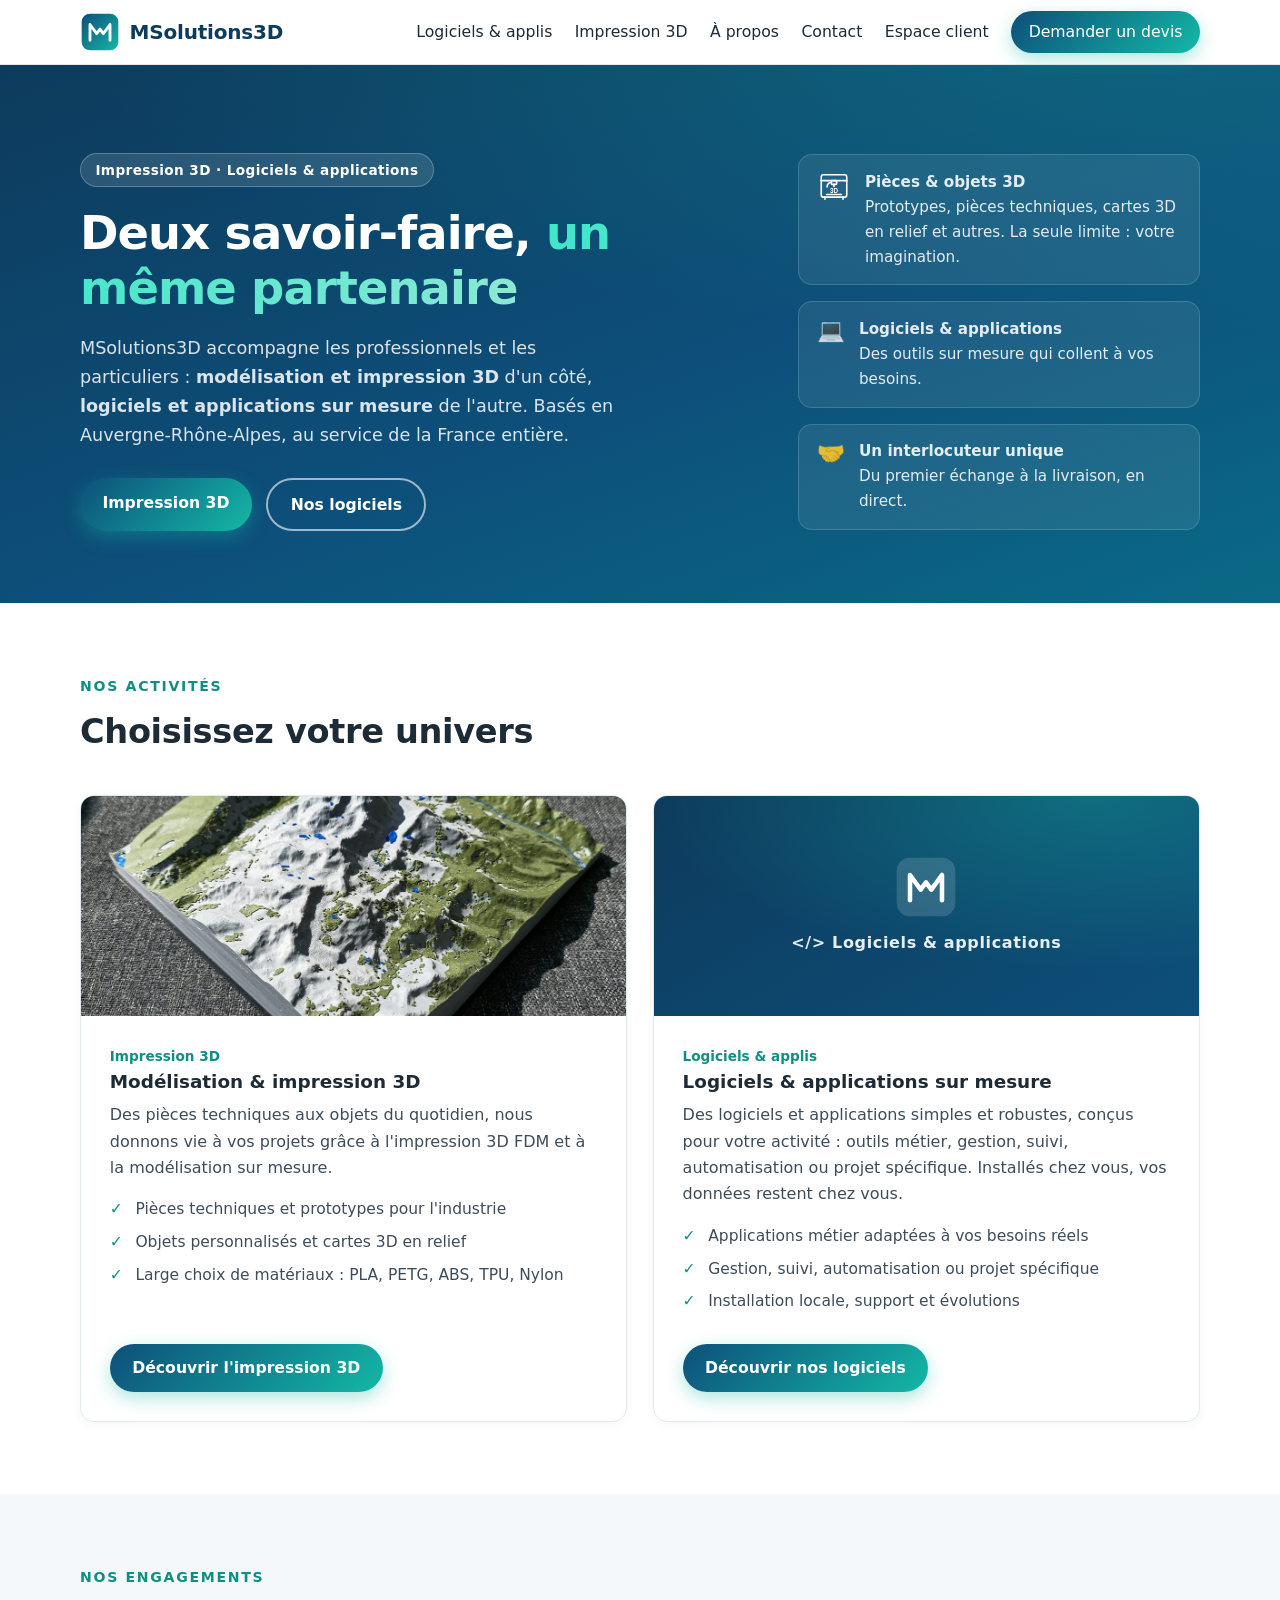
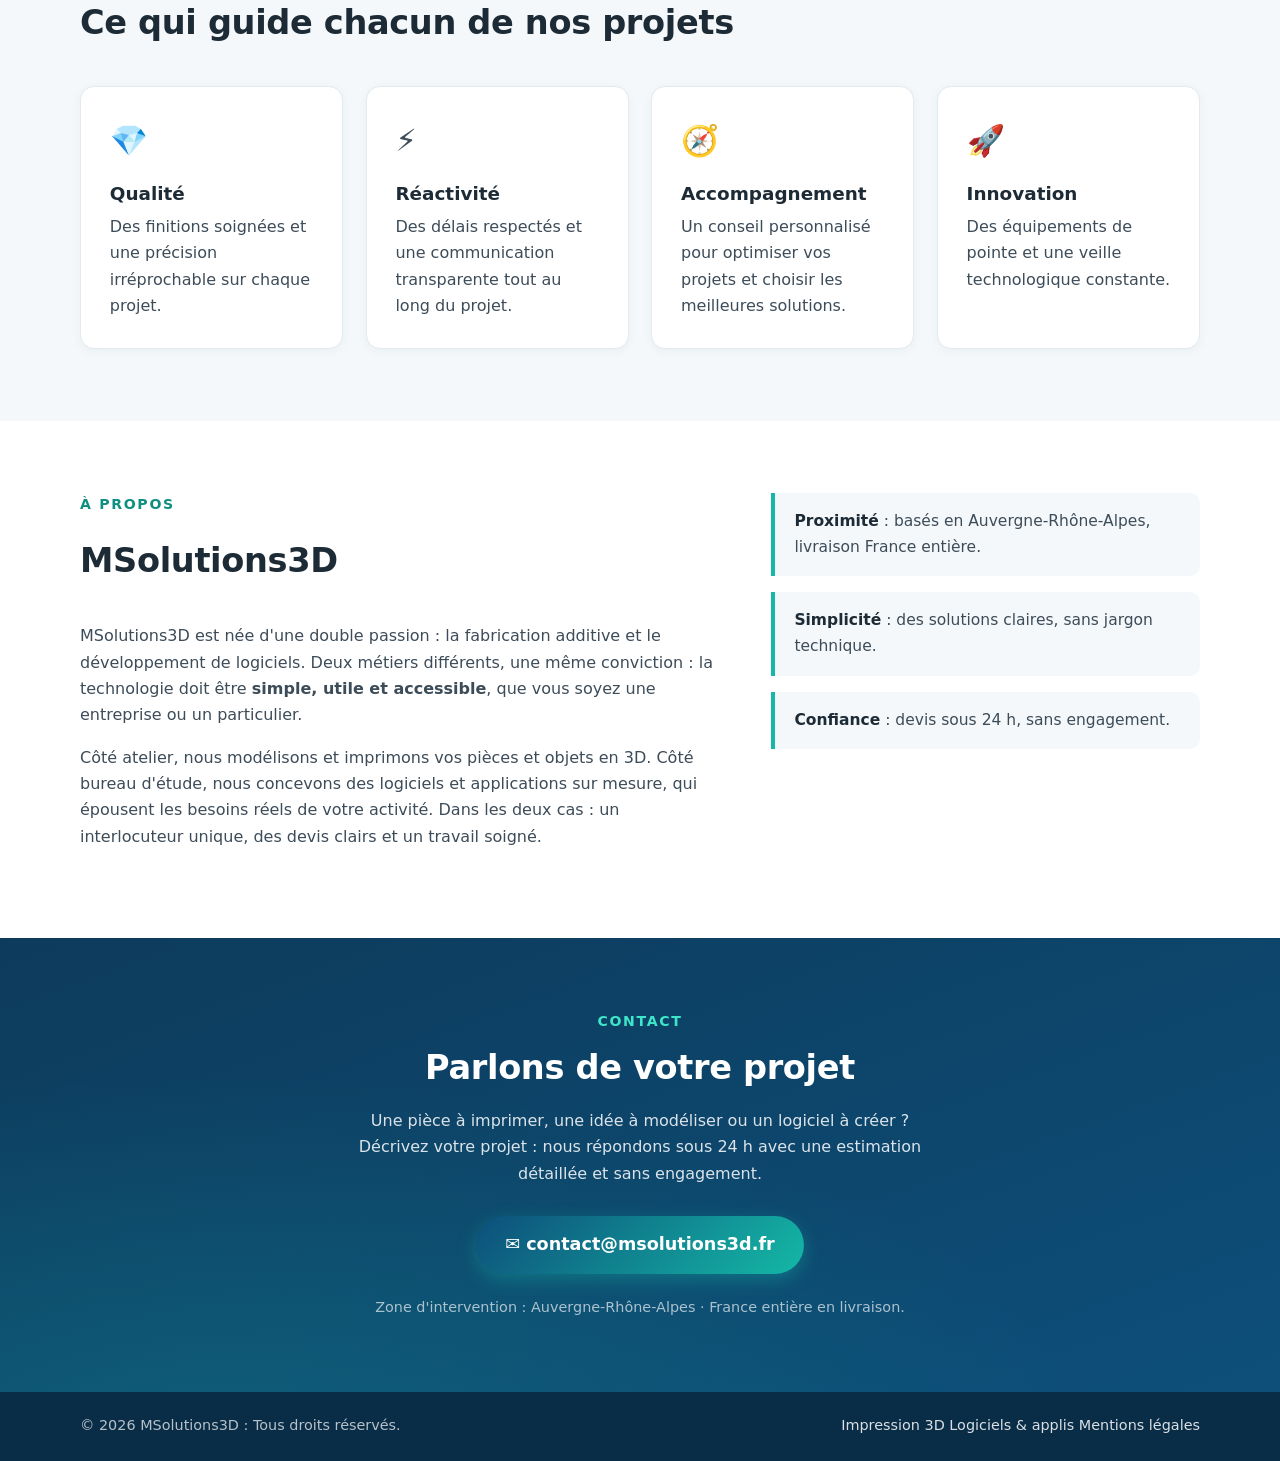
==== index.html @ cce058d5 "Accueil : ajout accroche « La seule limite : votre imagination » Co-Authored-By: Claude Opus 4.8 <no" ====
<!DOCTYPE html>
<html lang="fr">
<head>
  <meta charset="UTF-8">
  <meta name="viewport" content="width=device-width, initial-scale=1.0">
  <title>MSolutions3D&nbsp;: Impression 3D & logiciels sur mesure | Auvergne-Rhône-Alpes</title>
  <meta name="description" content="MSolutions3D réunit deux savoir-faire : modélisation et impression 3D FDM (pièces techniques, prototypes, objets personnalisés) et développement de logiciels et applications sur mesure pour professionnels et particuliers. Auvergne-Rhône-Alpes, livraison France entière.">
  <meta name="robots" content="index, follow">

  <!-- Open Graph (réseaux sociaux) -->
  <meta property="og:type" content="website">
  <meta property="og:title" content="MSolutions3D&nbsp;: Impression 3D & logiciels sur mesure">
  <meta property="og:description" content="Modélisation et impression 3D FDM, et développement de logiciels et applications sur mesure pour professionnels et particuliers. Auvergne-Rhône-Alpes, France entière.">
  <meta property="og:image" content="assets/og-image.jpg">
  <meta property="og:locale" content="fr_FR">
  <meta property="og:site_name" content="MSolutions3D">

  <link rel="stylesheet" href="css/style.css">
  <link rel="icon" href="assets/favicon.svg" type="image/svg+xml">
</head>
<body>

  <!-- ===== En-tête / Navigation ===== -->
  <header class="site-header" id="haut">
    <div class="container header-inner">
      <a href="index.html" class="brand">
        <svg class="brand-mark" viewBox="0 0 48 48" aria-hidden="true">
          <rect x="2" y="2" width="44" height="44" rx="10" fill="url(#gradMark)"/>
          <path d="M12 34 V15 l8 11 4 -5.5 4 5.5 8 -11 V34" fill="none" stroke="#ffffff" stroke-width="3.4" stroke-linecap="round" stroke-linejoin="round"/>
          <defs>
            <linearGradient id="gradMark" x1="0" y1="0" x2="1" y2="1">
              <stop offset="0" stop-color="#0d4f7a"/>
              <stop offset="1" stop-color="#14b8a6"/>
            </linearGradient>
          </defs>
        </svg>
        <span class="brand-name">MSolutions3D</span>
      </a>

      <nav class="main-nav" id="mainNav" aria-label="Navigation principale">
        <a href="logiciels.html">Logiciels &amp; applis</a>
        <a href="impression-3d.html">Impression 3D</a>
        <a href="#apropos">À propos</a>
        <a href="#contact">Contact</a>
        <a href="espace-client.html">Espace client</a>
        <a href="#contact" class="btn btn-primary btn-nav">Demander un devis</a>
      </nav>

      <button class="nav-toggle" id="navToggle" aria-label="Ouvrir le menu" aria-expanded="false">
        <span></span><span></span><span></span>
      </button>
    </div>
  </header>

  <main>

    <!-- ===== Héro ===== -->
    <section class="hero">
      <div class="container hero-inner">
        <div class="hero-text reveal">
          <p class="hero-badge">Impression 3D · Logiciels &amp; applications</p>
          <h1>Deux savoir-faire, <span class="accent">un même partenaire</span></h1>
          <p class="hero-sub">
            MSolutions3D accompagne les professionnels et les particuliers&nbsp;:
            <strong>modélisation et impression 3D</strong> d'un côté,
            <strong>logiciels et applications sur mesure</strong> de l'autre.
            Basés en Auvergne-Rhône-Alpes, au service de la France entière.
          </p>
          <div class="hero-actions">
            <a href="impression-3d.html" class="btn btn-primary">Impression 3D</a>
            <a href="logiciels.html" class="btn btn-ghost">Nos logiciels</a>
          </div>
        </div>

        <ul class="hero-points reveal">
          <li>
            <span class="point-icon" aria-hidden="true">
              <svg class="point-svg" viewBox="0 0 64 64" fill="none" stroke="#ffffff" stroke-width="3" stroke-linecap="round" stroke-linejoin="round">
                <rect x="8" y="9" width="48" height="42" rx="4"/>
                <line x1="8" y1="20" x2="56" y2="20"/>
                <rect x="27" y="20" width="10" height="7" rx="1.5"/>
                <line x1="32" y1="27" x2="32" y2="31"/>
                <path d="M27 23 q-8 1 -8 9"/>
                <line x1="18" y1="46" x2="46" y2="46"/>
                <path d="M15 51 v4 M49 51 v4"/>
                <text x="32" y="43" text-anchor="middle" font-family="Arial, sans-serif" font-size="12" font-weight="700" fill="#ffffff" stroke="none">3D</text>
              </svg>
            </span>
            <div><strong>Pièces & objets 3D</strong><br>Prototypes, pièces techniques, cartes 3D en relief et autres. La seule limite&nbsp;: votre imagination.</div>
          </li>
          <li>
            <span class="point-icon" aria-hidden="true">💻</span>
            <div><strong>Logiciels &amp; applications</strong><br>Des outils sur mesure qui collent à vos besoins.</div>
          </li>
          <li>
            <span class="point-icon" aria-hidden="true">🤝</span>
            <div><strong>Un interlocuteur unique</strong><br>Du premier échange à la livraison, en direct.</div>
          </li>
        </ul>
      </div>
    </section>

    <!-- ===== Les deux pôles ===== -->
    <section class="section" id="poles">
      <div class="container">
        <p class="section-kicker">Nos activités</p>
        <h2 class="section-title">Choisissez votre univers</h2>

        <div class="cards-2col">
          <!-- Pôle impression 3D -->
          <article class="card pole-card reveal">
            <img src="assets/carte-3d-monviso.jpg" alt="Carte topographique 3D du massif du Monviso imprimée en PLA" class="pole-img">
            <div class="pole-body">
              <p class="card-tag">Impression 3D</p>
              <h3>Modélisation &amp; impression 3D</h3>
              <p>
                Des pièces techniques aux objets du quotidien, nous donnons vie à vos
                projets grâce à l'impression 3D FDM et à la modélisation sur mesure.
              </p>
              <ul class="feature-list">
                <li>Pièces techniques et prototypes pour l'industrie</li>
                <li>Objets personnalisés et cartes 3D en relief</li>
                <li>Large choix de matériaux&nbsp;: PLA, PETG, ABS, TPU, Nylon</li>
              </ul>
              <div class="card-actions">
                <a href="impression-3d.html" class="btn btn-primary">Découvrir l'impression 3D</a>
              </div>
            </div>
          </article>

          <!-- Pôle logiciels -->
          <article class="card pole-card reveal">
            <div class="pole-img pole-img-soft" aria-hidden="true">
              <svg viewBox="0 0 48 48" class="pole-soft-mark">
                <rect x="2" y="2" width="44" height="44" rx="10" fill="rgba(255,255,255,0.14)"/>
                <path d="M12 34 V15 l8 11 4 -5.5 4 5.5 8 -11 V34" fill="none" stroke="#ffffff" stroke-width="3.4" stroke-linecap="round" stroke-linejoin="round"/>
              </svg>
              <span>&lt;/&gt; Logiciels &amp; applications</span>
            </div>
            <div class="pole-body">
              <p class="card-tag">Logiciels &amp; applis</p>
              <h3>Logiciels &amp; applications sur mesure</h3>
              <p>
                Des logiciels et applications simples et robustes, conçus pour votre
                activité&nbsp;: outils métier, gestion, suivi, automatisation ou projet
                spécifique. Installés chez vous, vos données restent chez vous.
              </p>
              <ul class="feature-list">
                <li>Applications métier adaptées à vos besoins réels</li>
                <li>Gestion, suivi, automatisation ou projet spécifique</li>
                <li>Installation locale, support et évolutions</li>
              </ul>
              <div class="card-actions">
                <a href="logiciels.html" class="btn btn-primary">Découvrir nos logiciels</a>
              </div>
            </div>
          </article>
        </div>
      </div>
    </section>

    <!-- ===== Nos engagements ===== -->
    <section class="section section-alt" id="engagements">
      <div class="container">
        <p class="section-kicker">Nos engagements</p>
        <h2 class="section-title">Ce qui guide chacun de nos projets</h2>

        <div class="cards-4col">
          <article class="card reveal">
            <span class="card-icon" aria-hidden="true">💎</span>
            <h3>Qualité</h3>
            <p>Des finitions soignées et une précision irréprochable sur chaque projet.</p>
          </article>
          <article class="card reveal">
            <span class="card-icon" aria-hidden="true">⚡</span>
            <h3>Réactivité</h3>
            <p>Des délais respectés et une communication transparente tout au long du projet.</p>
          </article>
          <article class="card reveal">
            <span class="card-icon" aria-hidden="true">🧭</span>
            <h3>Accompagnement</h3>
            <p>Un conseil personnalisé pour optimiser vos projets et choisir les meilleures solutions.</p>
          </article>
          <article class="card reveal">
            <span class="card-icon" aria-hidden="true">🚀</span>
            <h3>Innovation</h3>
            <p>Des équipements de pointe et une veille technologique constante.</p>
          </article>
        </div>
      </div>
    </section>

    <!-- ===== À propos ===== -->
    <section class="section" id="apropos">
      <div class="container apropos-inner">
        <div class="reveal">
          <p class="section-kicker">À propos</p>
          <h2 class="section-title">MSolutions3D</h2>
          <p>
            MSolutions3D est née d'une double passion&nbsp;: la fabrication additive et le
            développement de logiciels. Deux métiers différents, une même conviction&nbsp;:
            la technologie doit être <strong>simple, utile et accessible</strong>, que vous
            soyez une entreprise ou un particulier.
          </p>
          <p>
            Côté atelier, nous modélisons et imprimons vos pièces et objets en 3D.
            Côté bureau d'étude, nous concevons des logiciels et applications sur mesure,
            qui épousent les besoins réels de votre activité. Dans les deux cas&nbsp;: un
            interlocuteur unique, des devis clairs et un travail soigné.
          </p>
        </div>
        <ul class="apropos-values reveal">
          <li><strong>Proximité</strong>&nbsp;: basés en Auvergne-Rhône-Alpes, livraison France entière.</li>
          <li><strong>Simplicité</strong>&nbsp;: des solutions claires, sans jargon technique.</li>
          <li><strong>Confiance</strong>&nbsp;: devis sous 24&nbsp;h, sans engagement.</li>
        </ul>
      </div>
    </section>

    <!-- ===== Contact ===== -->
    <section class="section section-contact" id="contact">
      <div class="container contact-inner reveal">
        <p class="section-kicker">Contact</p>
        <h2 class="section-title">Parlons de votre projet</h2>
        <p class="contact-sub">
          Une pièce à imprimer, une idée à modéliser ou un logiciel à créer&nbsp;?
          Décrivez votre projet&nbsp;: nous répondons sous 24&nbsp;h avec une
          estimation détaillée et sans engagement.
        </p>
        <a class="btn btn-primary btn-lg" href="mailto:contact@msolutions3d.fr?subject=Contact%20via%20le%20site%20MSolutions3D">
          ✉️ contact@msolutions3d.fr
        </a>
        <p class="contact-note">Zone d'intervention&nbsp;: Auvergne-Rhône-Alpes · France entière en livraison.</p>
      </div>
    </section>

  </main>

  <!-- ===== Pied de page ===== -->
  <footer class="site-footer">
    <div class="container footer-inner">
      <p>© <span id="year"></span> MSolutions3D&nbsp;: Tous droits réservés.</p>
      <nav aria-label="Liens de pied de page">
        <a href="impression-3d.html">Impression 3D</a>
        <a href="logiciels.html">Logiciels &amp; applis</a>
        <a href="mentions-legales.html">Mentions légales</a>
      </nav>
    </div>
  </footer>

  <script src="js/main.js"></script>
</body>
</html>
---- css/style.css ----
/* ============================================================
   MSolutions3D — Feuille de style principale
   ============================================================ */

:root {
  --bleu-fonce: #0d3b5c;
  --bleu: #0d4f7a;
  --turquoise: #14b8a6;
  --turquoise-fonce: #0e8f82;
  --encre: #1d2b36;
  --texte: #3d4c59;
  --texte-doux: #5f7180;
  --fond: #ffffff;
  --fond-alt: #f4f8fa;
  --bordure: #e2eaef;
  --blanc: #ffffff;
  --rayon: 14px;
  --ombre: 0 10px 30px rgba(13, 59, 92, 0.10);
  --transition: 0.25s ease;
}

* { margin: 0; padding: 0; box-sizing: border-box; }

html { scroll-behavior: smooth; }

body {
  font-family: "Segoe UI", system-ui, -apple-system, Roboto, Arial, sans-serif;
  color: var(--texte);
  background: var(--fond);
  line-height: 1.65;
  -webkit-font-smoothing: antialiased;
}

img { max-width: 100%; display: block; }

.container {
  width: min(1120px, 92%);
  margin-inline: auto;
}

/* ============ En-tête ============ */

.site-header {
  position: sticky;
  top: 0;
  z-index: 100;
  background: rgba(255, 255, 255, 0.92);
  backdrop-filter: blur(8px);
  border-bottom: 1px solid var(--bordure);
}

.header-inner {
  display: flex;
  align-items: center;
  justify-content: space-between;
  gap: 1rem;
  padding-block: 0.7rem;
}

.brand {
  display: flex;
  align-items: center;
  gap: 0.6rem;
  text-decoration: none;
}

.brand-mark { width: 40px; height: 40px; flex: none; }

.brand-name {
  font-size: 1.25rem;
  font-weight: 700;
  color: var(--bleu-fonce);
  letter-spacing: -0.01em;
}

.brand-suffix { font-weight: 400; color: var(--texte-doux); }

.main-nav {
  display: flex;
  align-items: center;
  gap: 1.4rem;
}

.main-nav a {
  text-decoration: none;
  color: var(--encre);
  font-weight: 500;
  font-size: 0.98rem;
  transition: color var(--transition);
}

.main-nav a:hover { color: var(--turquoise-fonce); }

.nav-toggle {
  display: none;
  flex-direction: column;
  gap: 5px;
  background: none;
  border: none;
  cursor: pointer;
  padding: 6px;
}

.nav-toggle span {
  width: 24px;
  height: 2.5px;
  background: var(--bleu-fonce);
  border-radius: 2px;
  transition: transform var(--transition), opacity var(--transition);
}

/* ============ Boutons ============ */

.btn {
  display: inline-block;
  padding: 0.7rem 1.4rem;
  border-radius: 999px;
  font-weight: 600;
  font-size: 0.98rem;
  text-decoration: none;
  transition: transform var(--transition), box-shadow var(--transition), background var(--transition);
}

.btn:active { transform: scale(0.98); }

.btn-primary {
  background: linear-gradient(135deg, var(--bleu) 0%, var(--turquoise) 100%);
  color: var(--blanc);
  box-shadow: 0 6px 18px rgba(20, 184, 166, 0.35);
}

.btn-primary:hover { box-shadow: 0 8px 24px rgba(20, 184, 166, 0.5); transform: translateY(-2px); }

.btn-ghost {
  border: 2px solid var(--bleu);
  color: var(--bleu);
}

.btn-ghost:hover { background: var(--bleu); color: var(--blanc); }

.btn-nav { padding: 0.5rem 1.1rem; color: var(--blanc) !important; }

.btn-lg { font-size: 1.1rem; padding: 0.9rem 1.8rem; }

/* ============ Héro ============ */

.hero {
  background:
    radial-gradient(ellipse 80% 60% at 85% -10%, rgba(20, 184, 166, 0.25), transparent),
    linear-gradient(160deg, var(--bleu-fonce) 0%, var(--bleu) 55%, #0a6a86 100%);
  color: var(--blanc);
  padding-block: 5.5rem 4.5rem;
}

.hero-inner {
  display: grid;
  grid-template-columns: 1.25fr 0.75fr;
  gap: 3rem;
  align-items: center;
}

.hero-badge {
  display: inline-block;
  background: rgba(255, 255, 255, 0.12);
  border: 1px solid rgba(255, 255, 255, 0.25);
  border-radius: 999px;
  padding: 0.3rem 0.9rem;
  font-size: 0.85rem;
  font-weight: 600;
  letter-spacing: 0.03em;
  margin-bottom: 1.2rem;
}

.hero h1 {
  font-size: clamp(1.9rem, 4vw, 2.9rem);
  line-height: 1.18;
  letter-spacing: -0.02em;
  margin-bottom: 1.1rem;
}

.hero .accent {
  background: linear-gradient(90deg, #3ee6c9, #8be9d5);
  -webkit-background-clip: text;
  background-clip: text;
  color: transparent;
}

.hero-sub {
  font-size: 1.1rem;
  color: rgba(255, 255, 255, 0.85);
  max-width: 34rem;
  margin-bottom: 1.8rem;
}

.hero-actions { display: flex; gap: 0.9rem; flex-wrap: wrap; }

.hero .btn-ghost { border-color: rgba(255, 255, 255, 0.6); color: var(--blanc); }
.hero .btn-ghost:hover { background: rgba(255, 255, 255, 0.12); }

.hero-points {
  list-style: none;
  display: flex;
  flex-direction: column;
  gap: 1rem;
}

.hero-points li {
  display: flex;
  gap: 0.9rem;
  align-items: flex-start;
  background: rgba(255, 255, 255, 0.08);
  border: 1px solid rgba(255, 255, 255, 0.15);
  border-radius: var(--rayon);
  padding: 0.9rem 1.1rem;
  font-size: 0.95rem;
  color: rgba(255, 255, 255, 0.88);
}

.point-icon { font-size: 1.4rem; line-height: 1.2; }

.point-svg { width: 34px; height: 34px; display: block; }

/* ============ Sections ============ */

.section { padding-block: 4.5rem; }

.section-alt { background: var(--fond-alt); }

.section-kicker {
  color: var(--turquoise-fonce);
  font-weight: 700;
  font-size: 0.88rem;
  text-transform: uppercase;
  letter-spacing: 0.12em;
  margin-bottom: 0.4rem;
}

.section-title {
  font-size: clamp(1.5rem, 3vw, 2.1rem);
  color: var(--encre);
  letter-spacing: -0.01em;
  margin-bottom: 2.2rem;
}

/* ============ Cartes ============ */

.cards-2col {
  display: grid;
  grid-template-columns: repeat(2, 1fr);
  gap: 1.6rem;
}

.cards-3col {
  display: grid;
  grid-template-columns: repeat(3, 1fr);
  gap: 1.6rem;
}

.card {
  background: var(--blanc);
  border: 1px solid var(--bordure);
  border-radius: var(--rayon);
  padding: 1.8rem;
  box-shadow: 0 2px 10px rgba(13, 59, 92, 0.05);
  transition: transform var(--transition), box-shadow var(--transition);
}

.card:hover { transform: translateY(-4px); box-shadow: var(--ombre); }

.card h3 { color: var(--encre); font-size: 1.15rem; margin-bottom: 0.3rem; }

.card-icon { font-size: 1.9rem; display: block; margin-bottom: 0.8rem; }

.card-tag {
  color: var(--turquoise-fonce);
  font-size: 0.85rem;
  font-weight: 600;
}

.card-product-head {
  display: flex;
  align-items: center;
  gap: 1rem;
  margin-bottom: 1rem;
}

.product-logo {
  width: 64px;
  height: 64px;
  object-fit: contain;
  border-radius: 12px;
  border: 1px solid var(--bordure);
  background: var(--blanc);
  flex: none;
}

.product-logo-custom {
  display: flex;
  align-items: center;
  justify-content: center;
  font-size: 1.8rem;
  color: var(--blanc);
  background: linear-gradient(135deg, var(--bleu) 0%, var(--turquoise) 100%);
  border: none;
}

.feature-list {
  list-style: none;
  margin-block: 1rem 1.4rem;
  display: flex;
  flex-direction: column;
  gap: 0.45rem;
}

.feature-list li {
  padding-left: 1.6rem;
  position: relative;
  font-size: 0.97rem;
}

.feature-list li::before {
  content: "✓";
  position: absolute;
  left: 0;
  color: var(--turquoise-fonce);
  font-weight: 700;
}

.card-actions { margin-top: auto; }

/* ============ À propos ============ */

.apropos-inner {
  display: grid;
  grid-template-columns: 1.2fr 0.8fr;
  gap: 3rem;
  align-items: start;
}

.apropos-inner p { margin-bottom: 1rem; }

.apropos-values {
  list-style: none;
  display: flex;
  flex-direction: column;
  gap: 1rem;
}

.apropos-values li {
  background: var(--fond-alt);
  border-left: 4px solid var(--turquoise);
  border-radius: 0 10px 10px 0;
  padding: 1rem 1.2rem;
  font-size: 0.97rem;
}

.apropos-values strong { color: var(--encre); }

/* ============ Contact ============ */

.section-contact {
  background:
    radial-gradient(ellipse 70% 80% at 15% 110%, rgba(20, 184, 166, 0.2), transparent),
    linear-gradient(160deg, var(--bleu-fonce) 0%, var(--bleu) 100%);
  color: var(--blanc);
  text-align: center;
}

.section-contact .section-kicker { color: #3ee6c9; }
.section-contact .section-title { color: var(--blanc); margin-bottom: 0.8rem; }

.contact-sub {
  color: rgba(255, 255, 255, 0.85);
  max-width: 36rem;
  margin: 0 auto 1.8rem;
}

.contact-note {
  margin-top: 1.4rem;
  font-size: 0.9rem;
  color: rgba(255, 255, 255, 0.65);
}

/* ============ Pied de page ============ */

.site-footer {
  background: #0a2d47;
  color: rgba(255, 255, 255, 0.7);
  font-size: 0.9rem;
  padding-block: 1.4rem;
}

.footer-inner {
  display: flex;
  justify-content: space-between;
  align-items: center;
  gap: 1rem;
  flex-wrap: wrap;
}

.site-footer a { color: rgba(255, 255, 255, 0.85); text-decoration: none; }
.site-footer a:hover { text-decoration: underline; }

/* ============ Animations d'apparition ============ */

.reveal {
  opacity: 0;
  transform: translateY(18px);
  transition: opacity 0.6s ease, transform 0.6s ease;
}

.reveal.visible { opacity: 1; transform: none; }

@media (prefers-reduced-motion: reduce) {
  .reveal { opacity: 1; transform: none; transition: none; }
  html { scroll-behavior: auto; }
}

/* ============ Responsive ============ */

@media (max-width: 900px) {
  .hero-inner { grid-template-columns: 1fr; gap: 2.2rem; }
  .cards-2col, .cards-3col { grid-template-columns: 1fr; }
  .apropos-inner { grid-template-columns: 1fr; gap: 1.8rem; }
}

/* ============ Navigation : page active ============ */

.main-nav a.nav-active { color: var(--turquoise-fonce); font-weight: 700; }

/* ============ Héro de page interne ============ */

.page-hero { padding-block: 4rem 3.5rem; }

.page-hero .container {
  display: flex;
  flex-direction: column;
  gap: 2.2rem;
}

.hero-stats {
  list-style: none;
  display: flex;
  gap: 1rem;
  flex-wrap: wrap;
}

.hero-stats li {
  flex: 1 1 10rem;
  background: rgba(255, 255, 255, 0.08);
  border: 1px solid rgba(255, 255, 255, 0.15);
  border-radius: var(--rayon);
  padding: 1rem 1.2rem;
  text-align: center;
}

.hero-stats strong {
  display: block;
  font-size: 1.7rem;
  color: #3ee6c9;
  letter-spacing: -0.02em;
}

.hero-stats span {
  font-size: 0.9rem;
  color: rgba(255, 255, 255, 0.8);
}

/* ============ Cartes pôles (accueil) ============ */

.pole-card {
  padding: 0;
  overflow: hidden;
  display: flex;
  flex-direction: column;
}

.pole-img {
  width: 100%;
  height: 220px;
  object-fit: cover;
}

.pole-img-soft {
  display: flex;
  flex-direction: column;
  align-items: center;
  justify-content: center;
  gap: 0.7rem;
  background:
    radial-gradient(ellipse 80% 80% at 80% 0%, rgba(20, 184, 166, 0.35), transparent),
    linear-gradient(150deg, var(--bleu-fonce), var(--bleu));
  color: rgba(255, 255, 255, 0.9);
  font-weight: 600;
  letter-spacing: 0.04em;
}

.pole-soft-mark { width: 64px; height: 64px; }

.pole-body {
  padding: 1.8rem;
  display: flex;
  flex-direction: column;
  flex: 1;
}

.pole-body .card-actions { margin-top: auto; padding-top: 0.4rem; }

/* ============ Grille 4 colonnes (engagements) ============ */

.cards-4col {
  display: grid;
  grid-template-columns: repeat(4, 1fr);
  gap: 1.4rem;
}

/* ============ Étapes du processus ============ */

.steps {
  list-style: none;
  display: grid;
  grid-template-columns: repeat(4, 1fr);
  gap: 1.4rem;
  counter-reset: etape;
}

.steps li {
  background: var(--blanc);
  border: 1px solid var(--bordure);
  border-radius: var(--rayon);
  padding: 1.6rem;
  position: relative;
}

.step-num {
  display: inline-block;
  font-size: 1.6rem;
  font-weight: 800;
  background: linear-gradient(135deg, var(--bleu), var(--turquoise));
  -webkit-background-clip: text;
  background-clip: text;
  color: transparent;
  margin-bottom: 0.5rem;
}

.steps h3 { color: var(--encre); font-size: 1.05rem; margin-bottom: 0.4rem; }
.steps p { font-size: 0.93rem; }

/* ============ Matériaux ============ */

.materials {
  display: grid;
  grid-template-columns: repeat(5, 1fr);
  gap: 1.2rem;
}

.material {
  background: var(--fond-alt);
  border: 1px solid var(--bordure);
  border-radius: var(--rayon);
  padding: 1.2rem 1.3rem;
  transition: transform var(--transition), box-shadow var(--transition);
}

.material:hover { transform: translateY(-3px); box-shadow: var(--ombre); }

.material h3 {
  color: var(--bleu);
  font-size: 1.05rem;
  margin-bottom: 0.4rem;
}

.material p { font-size: 0.88rem; color: var(--texte-doux); }

/* ============ Réalisations ============ */

.realisation-img {
  width: calc(100% + 3.6rem);
  max-width: none;
  margin: -1.8rem -1.8rem 1.2rem;
  height: 190px;
  object-fit: cover;
  object-position: center;
  border-radius: var(--rayon) var(--rayon) 0 0;
  display: block;
}

.realisation h3 { margin-top: 0.2rem; }
.realisation p { font-size: 0.95rem; }

/* ============ Étiquettes ============ */

.audience-tags { margin-top: 0.9rem; display: flex; gap: 0.4rem; flex-wrap: wrap; }

.tag {
  display: inline-block;
  background: rgba(20, 184, 166, 0.1);
  color: var(--turquoise-fonce);
  border: 1px solid rgba(20, 184, 166, 0.3);
  border-radius: 999px;
  padding: 0.15rem 0.7rem;
  font-size: 0.8rem;
  font-weight: 600;
}

/* ============ Cartes cliquables + visionneuse ============ */

.clickable-card { cursor: zoom-in; }

.clickable-card .realisation-img,
.clickable-card .product-logo { transition: transform var(--transition); }

.clickable-card:hover .realisation-img { transform: scale(1.03); }

.lightbox {
  position: fixed;
  inset: 0;
  z-index: 300;
  display: flex;
  align-items: center;
  justify-content: center;
  padding: 2rem;
  background: rgba(8, 26, 43, 0.88);
  backdrop-filter: blur(4px);
  opacity: 0;
  pointer-events: none;
  transition: opacity 0.22s ease;
}

.lightbox.open { opacity: 1; pointer-events: auto; }

.lightbox-img {
  max-width: 92vw;
  max-height: 82vh;
  border-radius: 10px;
  box-shadow: 0 24px 70px rgba(0, 0, 0, 0.55);
}

.lightbox-caption {
  position: absolute;
  bottom: 1.3rem;
  left: 0;
  right: 0;
  text-align: center;
  color: #fff;
  font-size: 0.98rem;
  padding: 0 1.5rem;
}

.lightbox-close {
  position: absolute;
  top: 1rem;
  right: 1.2rem;
  width: 46px;
  height: 46px;
  border-radius: 50%;
  border: none;
  background: rgba(255, 255, 255, 0.16);
  color: #fff;
  font-size: 1.6rem;
  line-height: 1;
  cursor: pointer;
  transition: background var(--transition);
}

.lightbox-close:hover { background: rgba(255, 255, 255, 0.32); }

/* ============ Pages de contenu (mentions légales…) ============ */

main.section h2 {
  color: var(--encre);
  font-size: 1.2rem;
  margin: 1.8rem 0 0.5rem;
}

/* ============ Responsive ============ */

@media (max-width: 1000px) {
  .cards-4col { grid-template-columns: repeat(2, 1fr); }
  .steps { grid-template-columns: repeat(2, 1fr); }
  .materials { grid-template-columns: repeat(3, 1fr); }
}

@media (max-width: 640px) {
  .cards-4col, .steps, .materials { grid-template-columns: 1fr; }

  /* Espacements resserrés sur mobile */
  .section { padding-block: 3rem; }
  .section-title { margin-bottom: 1.6rem; }

  /* Boutons d'action pleine largeur (zone de tap confortable) */
  .hero-actions { gap: 0.7rem; }
  .hero-actions .btn { flex: 1 1 100%; text-align: center; }
  .section-contact .btn-lg { display: block; width: 100%; box-sizing: border-box; text-align: center; }

  /* Pied de page centré */
  .footer-inner { justify-content: center; text-align: center; }
}

@media (max-width: 760px) {
  .nav-toggle { display: flex; }

  .main-nav {
    position: absolute;
    top: 100%;
    left: 0;
    right: 0;
    flex-direction: column;
    align-items: flex-start;
    gap: 0;
    background: var(--blanc);
    border-bottom: 1px solid var(--bordure);
    box-shadow: var(--ombre);
    max-height: 0;
    overflow: hidden;
    transition: max-height 0.3s ease;
  }

  .main-nav.open { max-height: 22rem; }

  .main-nav a {
    width: 100%;
    padding: 0.9rem 1.4rem;
    border-top: 1px solid var(--bordure);
  }

  .btn-nav { border-radius: 0; text-align: center; }

  .hero { padding-block: 3.5rem 3rem; }
}
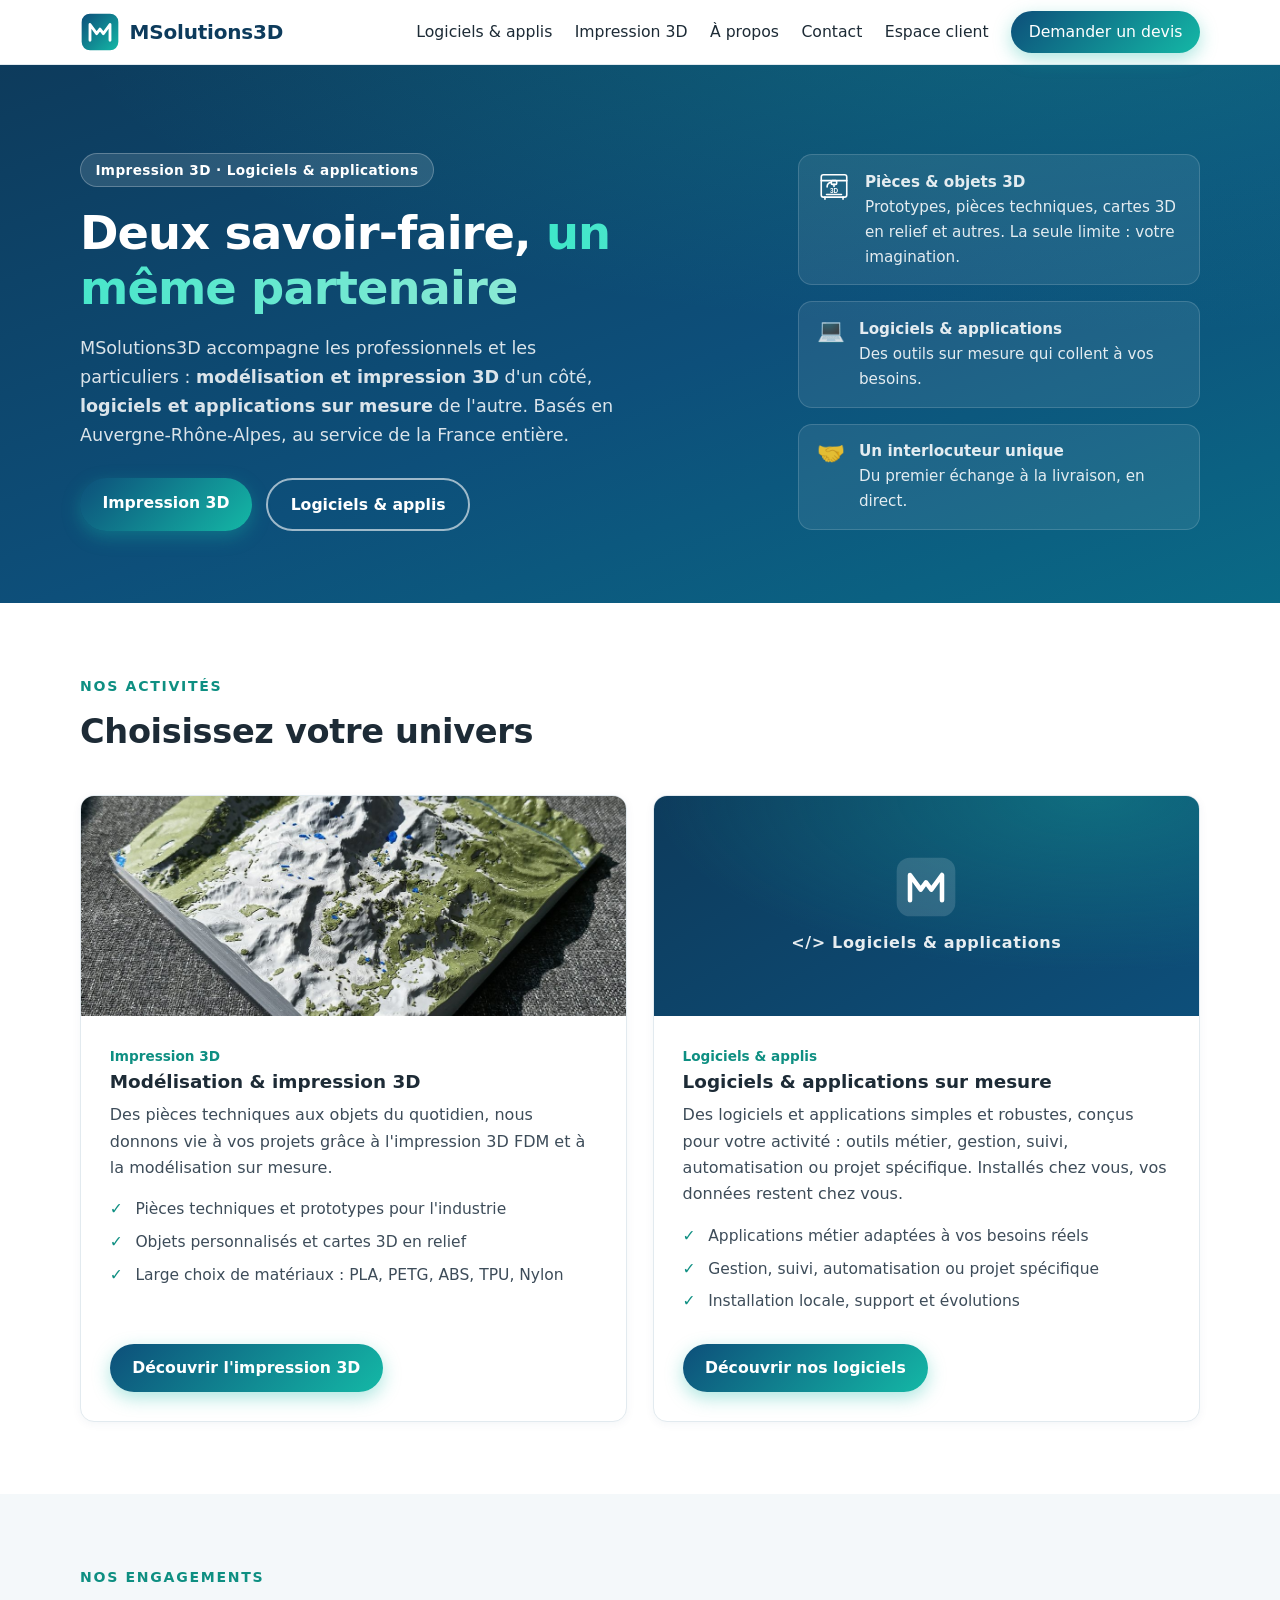
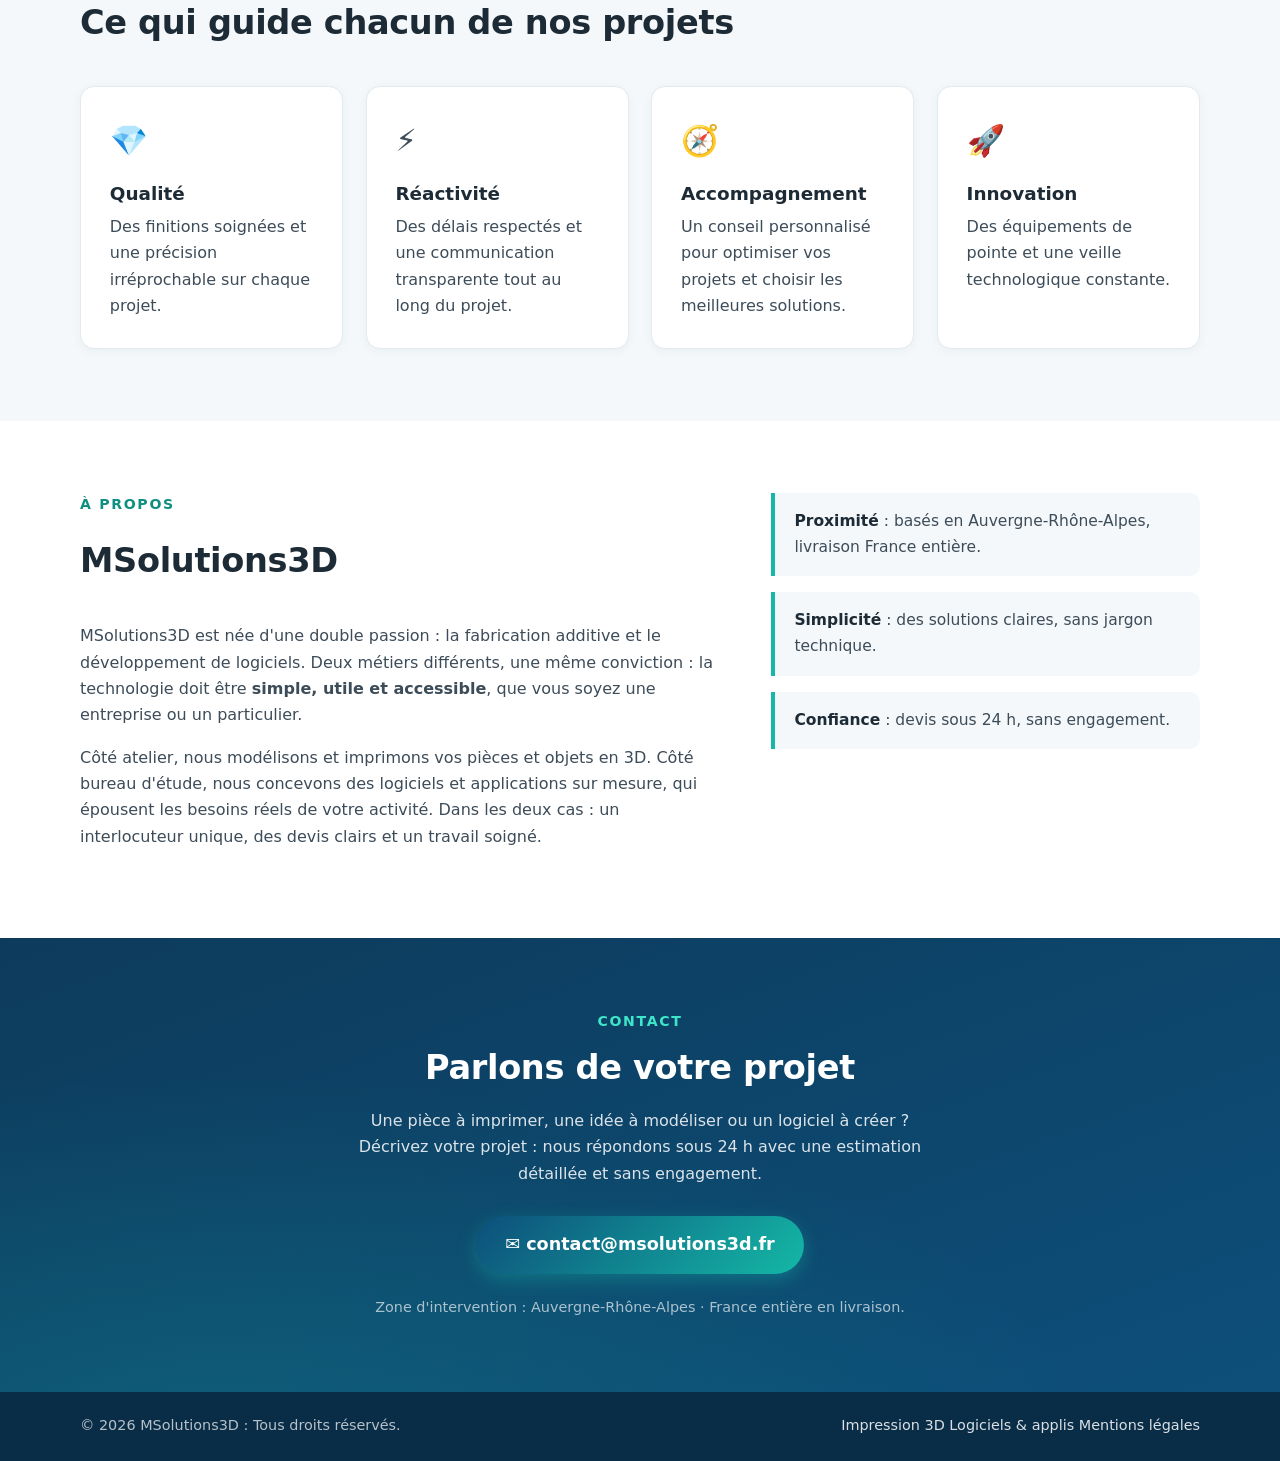
==== commit 68e99422: "Accueil : bouton héro « Nos logiciels » -> « Logiciels & applis » Co-Authored-By: Claude Opus 4.8 <n" ====
--- a/index.html
+++ b/index.html
@@ -68,7 +68,7 @@
           </p>
           <div class="hero-actions">
             <a href="impression-3d.html" class="btn btn-primary">Impression 3D</a>
-            <a href="logiciels.html" class="btn btn-ghost">Nos logiciels</a>
+            <a href="logiciels.html" class="btn btn-ghost">Logiciels &amp; applis</a>
           </div>
         </div>
 
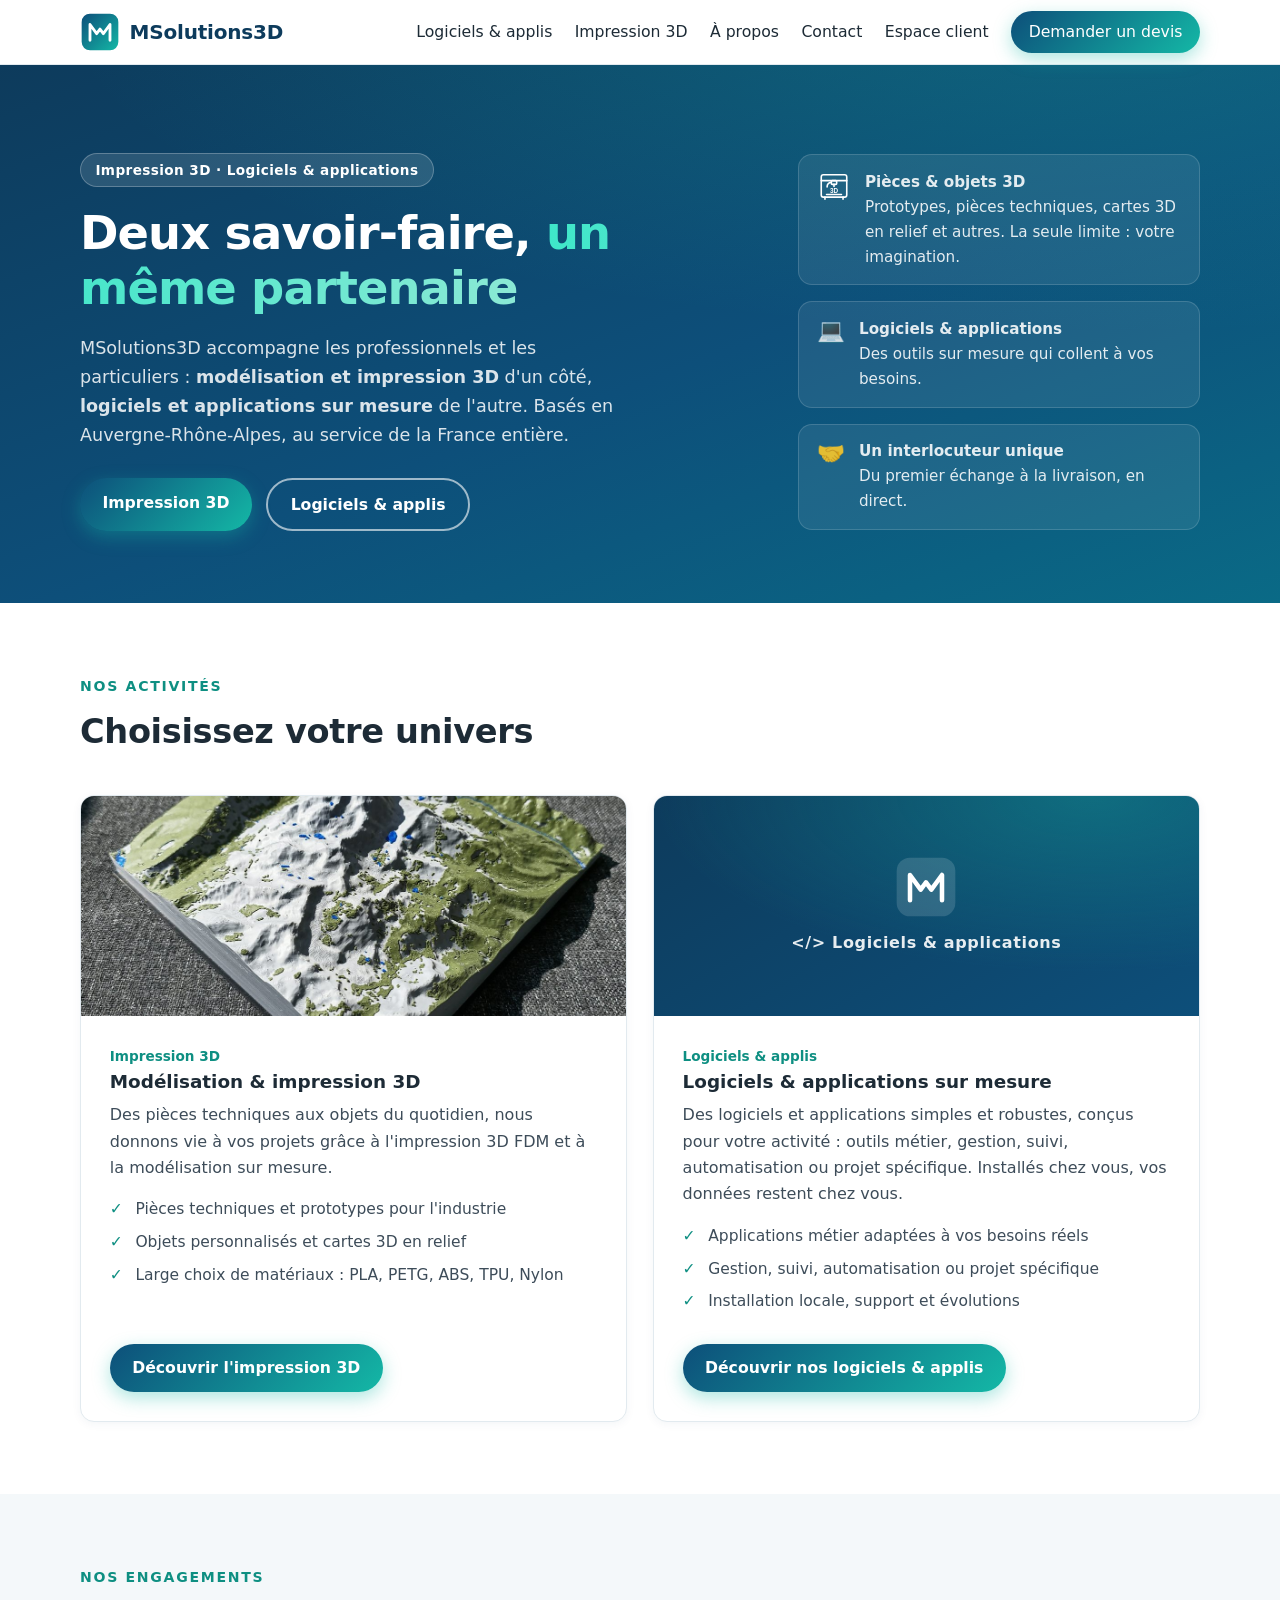
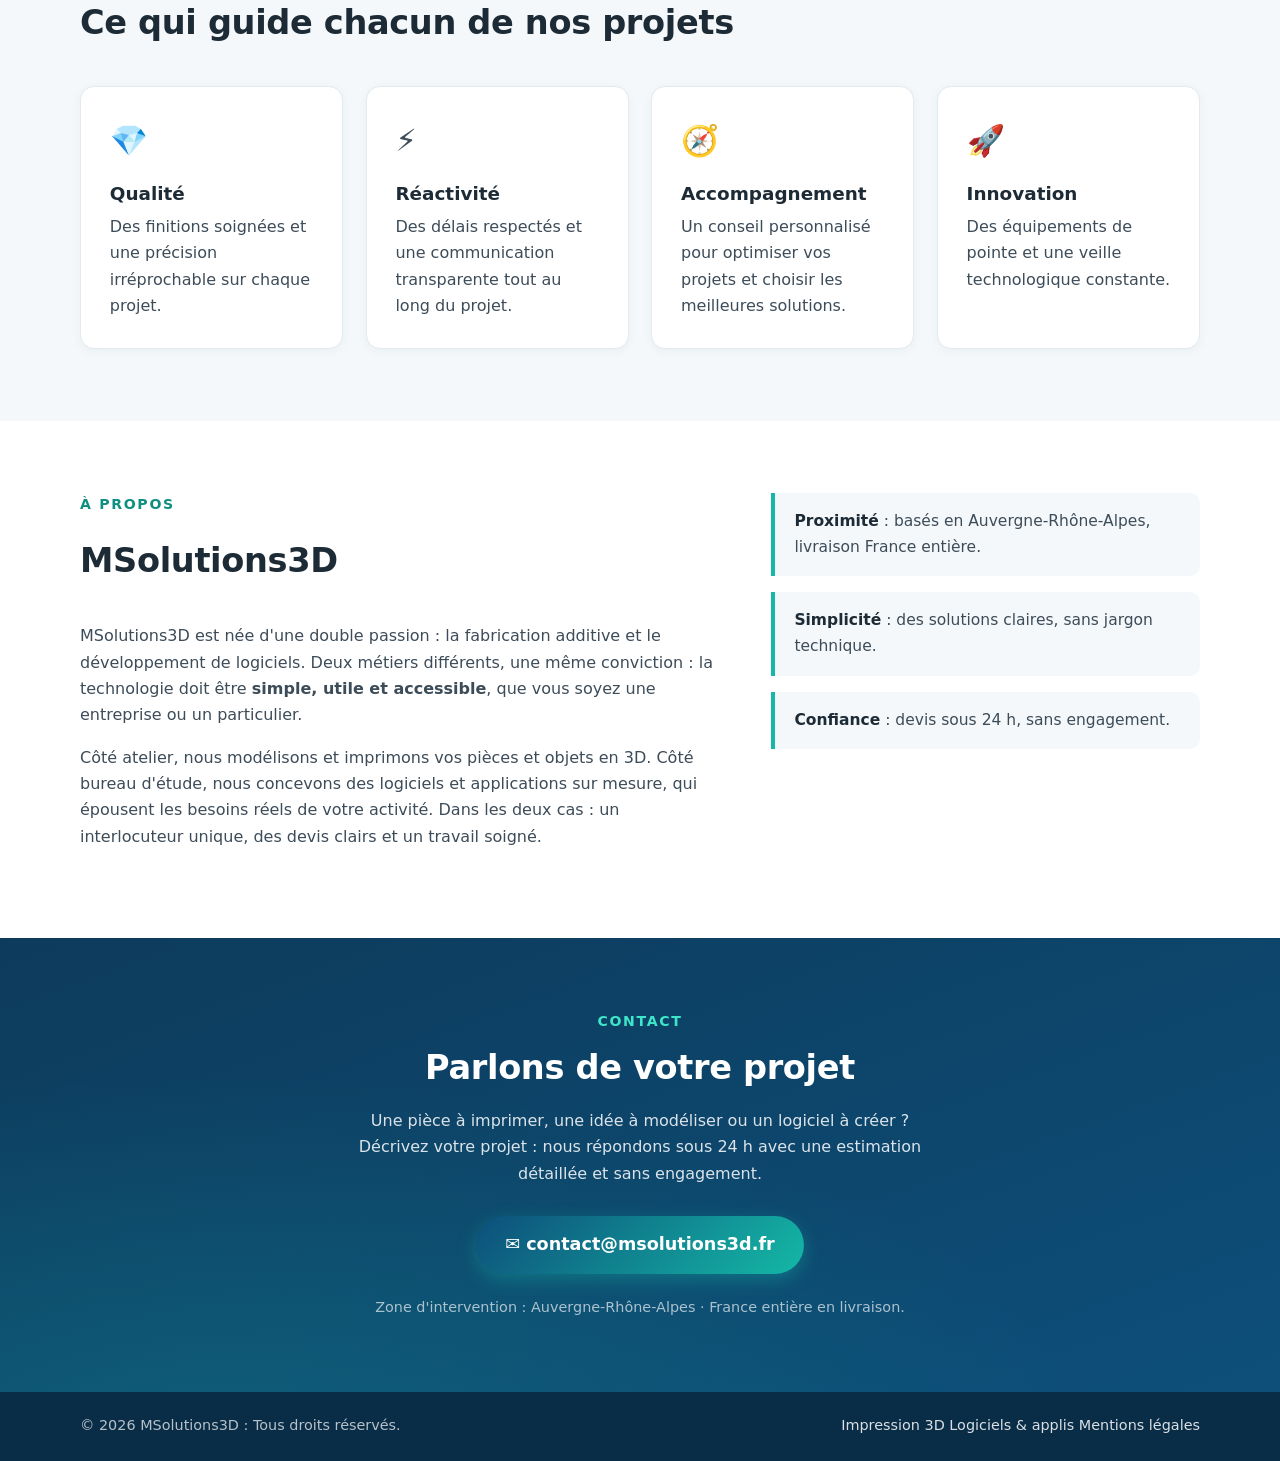
==== commit 8d41b50b: "Accueil : bouton « Découvrir nos logiciels » -> « ... logiciels & applis » Co-Authored-By: Claude Op" ====
--- a/index.html
+++ b/index.html
@@ -151,7 +151,7 @@
                 <li>Installation locale, support et évolutions</li>
               </ul>
               <div class="card-actions">
-                <a href="logiciels.html" class="btn btn-primary">Découvrir nos logiciels</a>
+                <a href="logiciels.html" class="btn btn-primary">Découvrir nos logiciels &amp; applis</a>
               </div>
             </div>
           </article>
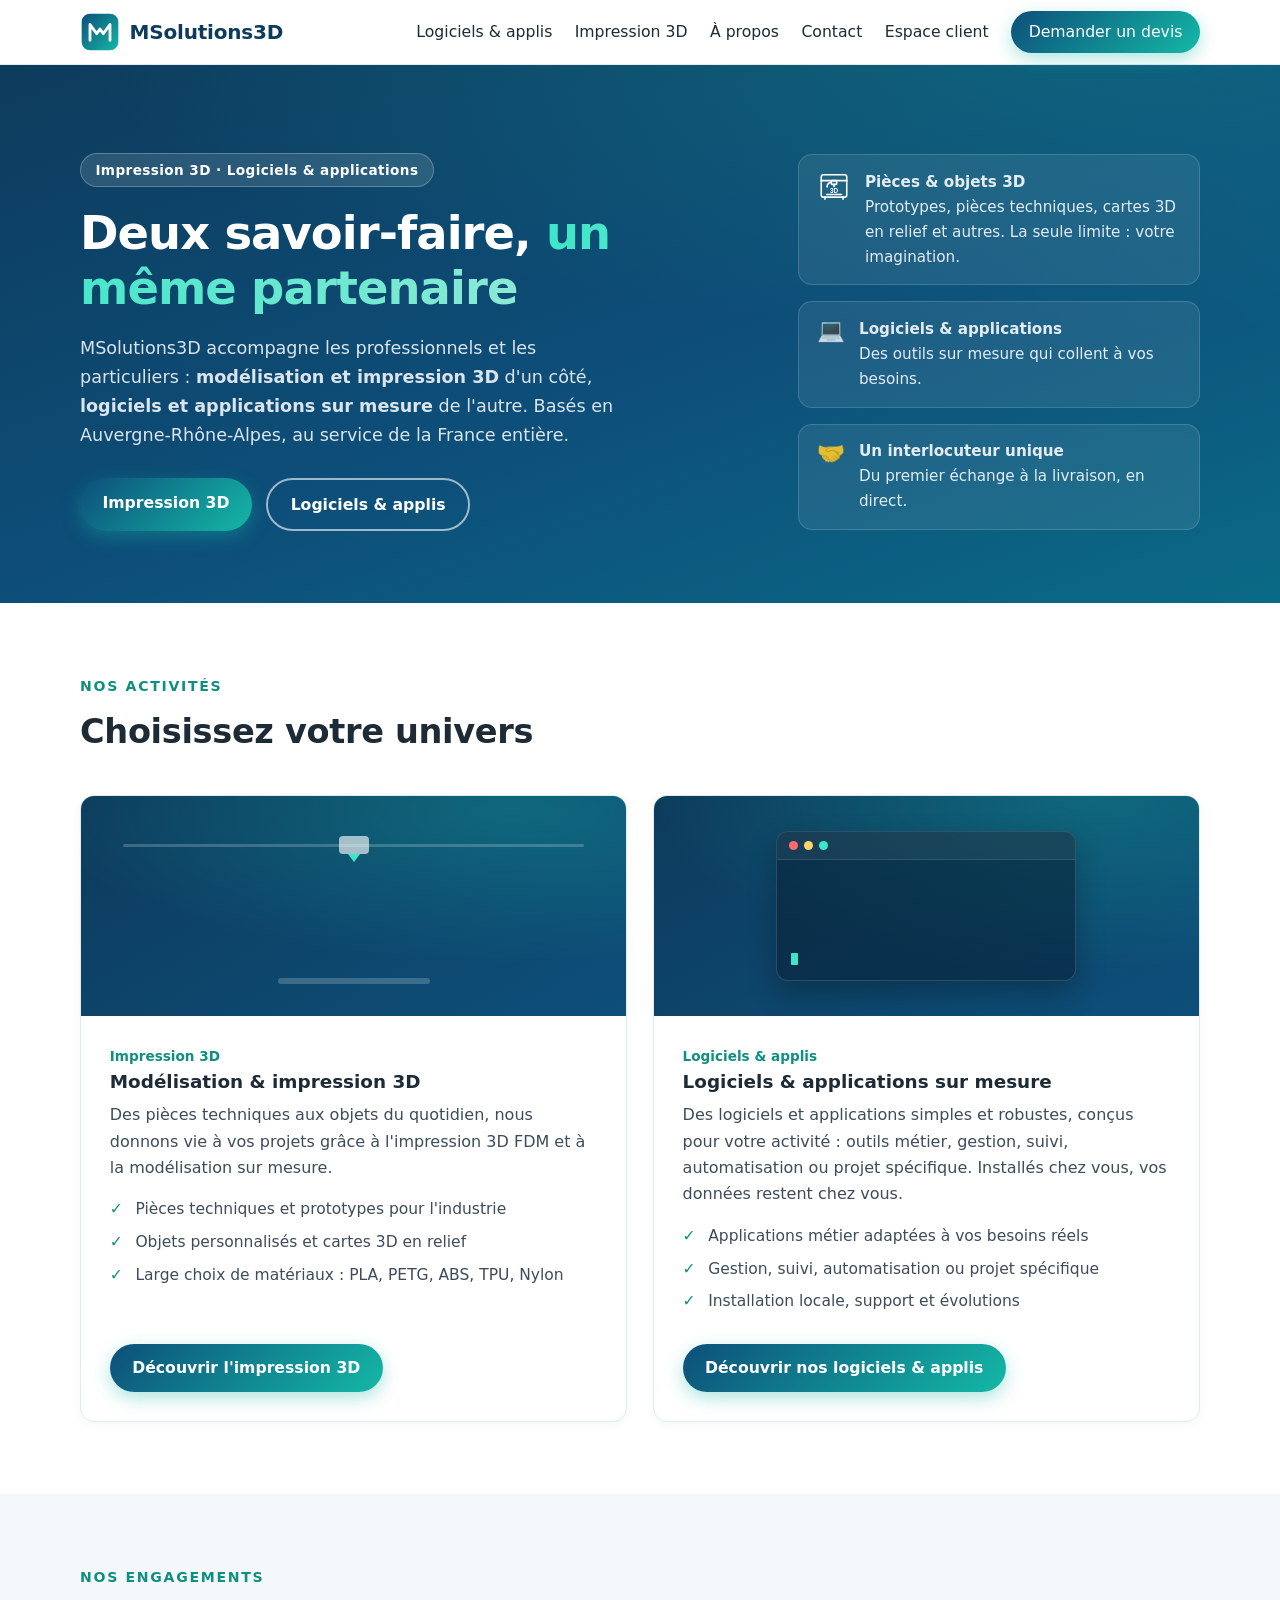
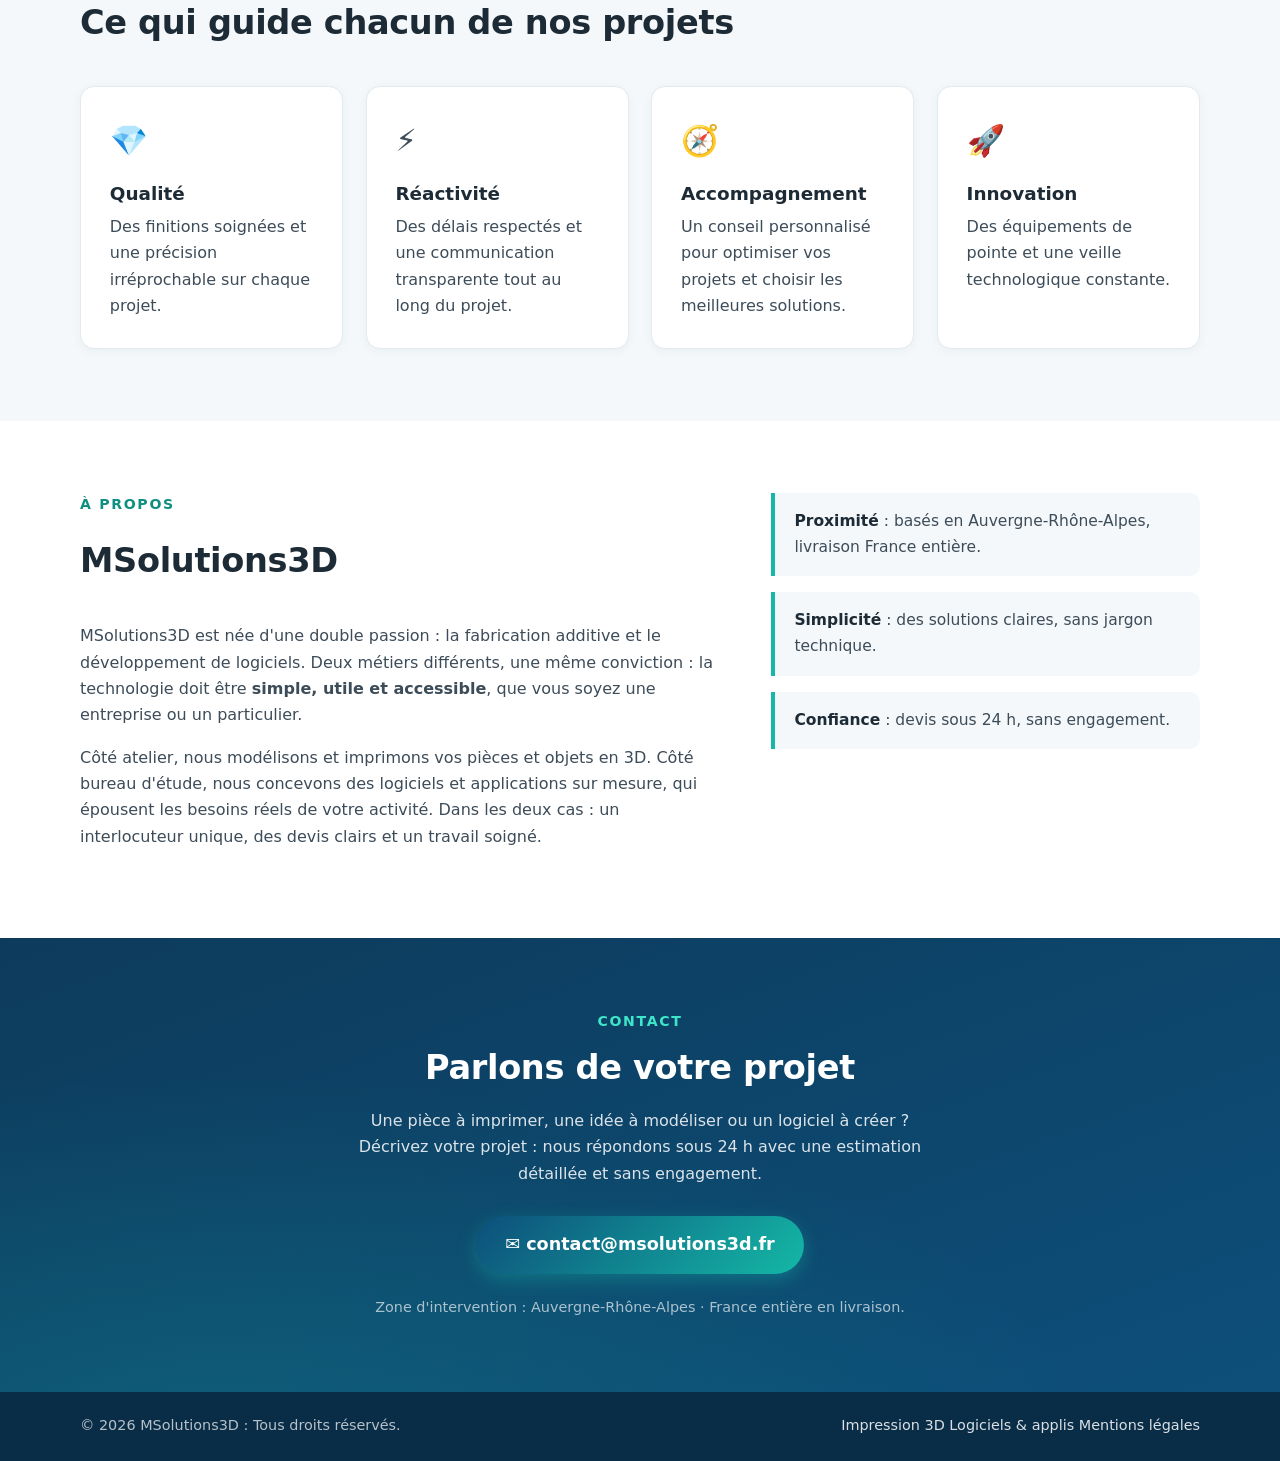
==== commit b7af7350: "Accueil : animations CSS sur les 2 cartes pôles - Impression 3D : objet construit couche par couche " ====
--- a/index.html
+++ b/index.html
@@ -109,7 +109,21 @@
         <div class="cards-2col">
           <!-- Pôle impression 3D -->
           <article class="card pole-card reveal">
-            <img src="assets/carte-3d-monviso.jpg" alt="Carte topographique 3D du massif du Monviso imprimée en PLA" class="pole-img">
+            <div class="pole-img pole-anim anim-print" role="img" aria-label="Animation d'une impression 3D en cours de fabrication">
+              <span class="print-rail"></span>
+              <span class="print-head"></span>
+              <span class="print-plate"></span>
+              <span class="print-stack"><span class="print-inner">
+                <i class="pl" style="width:82px"></i>
+                <i class="pl" style="width:72px"></i>
+                <i class="pl" style="width:60px"></i>
+                <i class="pl" style="width:48px"></i>
+                <i class="pl" style="width:56px"></i>
+                <i class="pl" style="width:64px"></i>
+                <i class="pl" style="width:52px"></i>
+                <i class="pl" style="width:40px"></i>
+              </span></span>
+            </div>
             <div class="pole-body">
               <p class="card-tag">Impression 3D</p>
               <h3>Modélisation &amp; impression 3D</h3>
@@ -130,12 +144,18 @@
 
           <!-- Pôle logiciels -->
           <article class="card pole-card reveal">
-            <div class="pole-img pole-img-soft" aria-hidden="true">
-              <svg viewBox="0 0 48 48" class="pole-soft-mark">
-                <rect x="2" y="2" width="44" height="44" rx="10" fill="rgba(255,255,255,0.14)"/>
-                <path d="M12 34 V15 l8 11 4 -5.5 4 5.5 8 -11 V34" fill="none" stroke="#ffffff" stroke-width="3.4" stroke-linecap="round" stroke-linejoin="round"/>
-              </svg>
-              <span>&lt;/&gt; Logiciels &amp; applications</span>
+            <div class="pole-img pole-anim anim-code" role="img" aria-label="Animation : une application dont le code s'écrit ligne par ligne">
+              <span class="code-window">
+                <span class="code-bar"><i></i><i></i><i></i></span>
+                <span class="code-body">
+                  <span class="code-line l1"></span>
+                  <span class="code-line l2"></span>
+                  <span class="code-line l3"></span>
+                  <span class="code-line l4"></span>
+                  <span class="code-line l5"></span>
+                  <span class="code-cursor"></span>
+                </span>
+              </span>
             </div>
             <div class="pole-body">
               <p class="card-tag">Logiciels &amp; applis</p>
--- a/css/style.css
+++ b/css/style.css
@@ -506,6 +506,118 @@
 
 .pole-body .card-actions { margin-top: auto; padding-top: 0.4rem; }
 
+/* ============ Animations des cartes pôles (accueil) ============ */
+.pole-anim { position: relative; overflow: hidden; }
+
+/* -- Impression 3D : un objet se construit couche par couche -- */
+.anim-print {
+  background:
+    radial-gradient(ellipse 85% 70% at 78% 6%, rgba(20, 184, 166, 0.30), transparent),
+    linear-gradient(150deg, var(--bleu-fonce), var(--bleu));
+}
+.anim-print .print-rail {
+  position: absolute; left: 42px; right: 42px; top: 48px; height: 3px;
+  background: rgba(255, 255, 255, 0.20); border-radius: 3px;
+}
+.anim-print .print-head {
+  position: absolute; top: 40px; left: 50%; width: 30px; height: 18px; margin-left: -15px;
+  background: rgba(255, 255, 255, 0.62); border-radius: 4px;
+  animation: printHead 2.1s ease-in-out infinite;
+}
+.anim-print .print-head::after {
+  content: ""; position: absolute; left: 50%; bottom: -8px; margin-left: -6px;
+  border-left: 6px solid transparent; border-right: 6px solid transparent;
+  border-top: 8px solid #3ee6c9;
+}
+.anim-print .print-plate {
+  position: absolute; bottom: 32px; left: 50%; width: 152px; height: 6px; margin-left: -76px;
+  background: rgba(255, 255, 255, 0.20); border-radius: 3px;
+}
+.anim-print .print-stack {
+  position: absolute; bottom: 38px; left: 50%; width: 92px; margin-left: -46px;
+  height: 0; overflow: hidden;
+  animation: printBuild 4.4s ease-in-out infinite;
+}
+.anim-print .print-inner {
+  position: absolute; left: 0; bottom: 0; width: 100%;
+  display: flex; flex-direction: column-reverse; align-items: center; gap: 2px;
+}
+.anim-print .pl {
+  height: 9px; border-radius: 2px;
+  background: linear-gradient(90deg, #8be9d5, #d7f2ec);
+  box-shadow: 0 0 6px rgba(62, 230, 201, 0.35);
+}
+@keyframes printHead {
+  0%, 100% { transform: translateX(-56px); }
+  50%      { transform: translateX(56px); }
+}
+@keyframes printBuild {
+  0%   { height: 0; }
+  60%  { height: 92px; }
+  86%  { height: 92px; }
+  100% { height: 0; }
+}
+
+/* -- Logiciels & applis : le code s'écrit ligne par ligne -- */
+.anim-code {
+  display: flex; align-items: center; justify-content: center;
+  background:
+    radial-gradient(ellipse 80% 80% at 80% 0%, rgba(20, 184, 166, 0.30), transparent),
+    linear-gradient(150deg, var(--bleu-fonce), var(--bleu));
+}
+.anim-code .code-window {
+  width: 78%; max-width: 300px; height: 150px;
+  background: rgba(9, 32, 52, 0.55);
+  border: 1px solid rgba(255, 255, 255, 0.14);
+  border-radius: 12px; box-shadow: 0 12px 28px rgba(0, 0, 0, 0.25);
+  display: flex; flex-direction: column; overflow: hidden;
+}
+.anim-code .code-bar {
+  display: flex; gap: 6px; align-items: center;
+  padding: 9px 12px; background: rgba(255, 255, 255, 0.06);
+  border-bottom: 1px solid rgba(255, 255, 255, 0.10);
+}
+.anim-code .code-bar i { width: 9px; height: 9px; border-radius: 50%; background: rgba(255, 255, 255, 0.4); }
+.anim-code .code-bar i:nth-child(1) { background: #ff6b6b; }
+.anim-code .code-bar i:nth-child(2) { background: #ffd36b; }
+.anim-code .code-bar i:nth-child(3) { background: #3ee6c9; }
+.anim-code .code-body {
+  position: relative; flex: 1; padding: 15px 14px;
+  display: flex; flex-direction: column; gap: 10px;
+}
+.anim-code .code-line {
+  height: 8px; border-radius: 3px;
+  transform: scaleX(0); transform-origin: left center;
+  animation: codeType 5.2s ease infinite;
+}
+.anim-code .l1 { width: 58%; background: #8be9d5; animation-delay: 0.2s; }
+.anim-code .l2 { width: 82%; background: rgba(255, 255, 255, 0.55); margin-left: 16px; animation-delay: 1.0s; }
+.anim-code .l3 { width: 46%; background: rgba(255, 255, 255, 0.55); margin-left: 16px; animation-delay: 1.8s; }
+.anim-code .l4 { width: 70%; background: #8be9d5; animation-delay: 2.6s; }
+.anim-code .l5 { width: 40%; background: rgba(255, 255, 255, 0.55); animation-delay: 3.4s; }
+.anim-code .code-cursor {
+  position: absolute; left: 14px; bottom: 15px; width: 7px; height: 12px;
+  background: #3ee6c9; border-radius: 1px;
+  animation: codeBlink 1.05s steps(1, end) infinite;
+}
+@keyframes codeType {
+  0%   { transform: scaleX(0); }
+  9%   { transform: scaleX(1); }
+  86%  { transform: scaleX(1); }
+  94%  { transform: scaleX(0); }
+  100% { transform: scaleX(0); }
+}
+@keyframes codeBlink { 0%, 50% { opacity: 1; } 50.01%, 100% { opacity: 0; } }
+
+/* Respect de la préférence système « animations réduites » (accessibilité) */
+@media (prefers-reduced-motion: reduce) {
+  .anim-print .print-head, .anim-print .print-stack,
+  .anim-code .code-line, .anim-code .code-cursor { animation: none; }
+  .anim-print .print-stack { height: 92px; }
+  .anim-code .code-line { transform: scaleX(1); }
+  .anim-code .code-cursor { opacity: 1; }
+}
+
 /* ============ Grille 4 colonnes (engagements) ============ */
 
 .cards-4col {
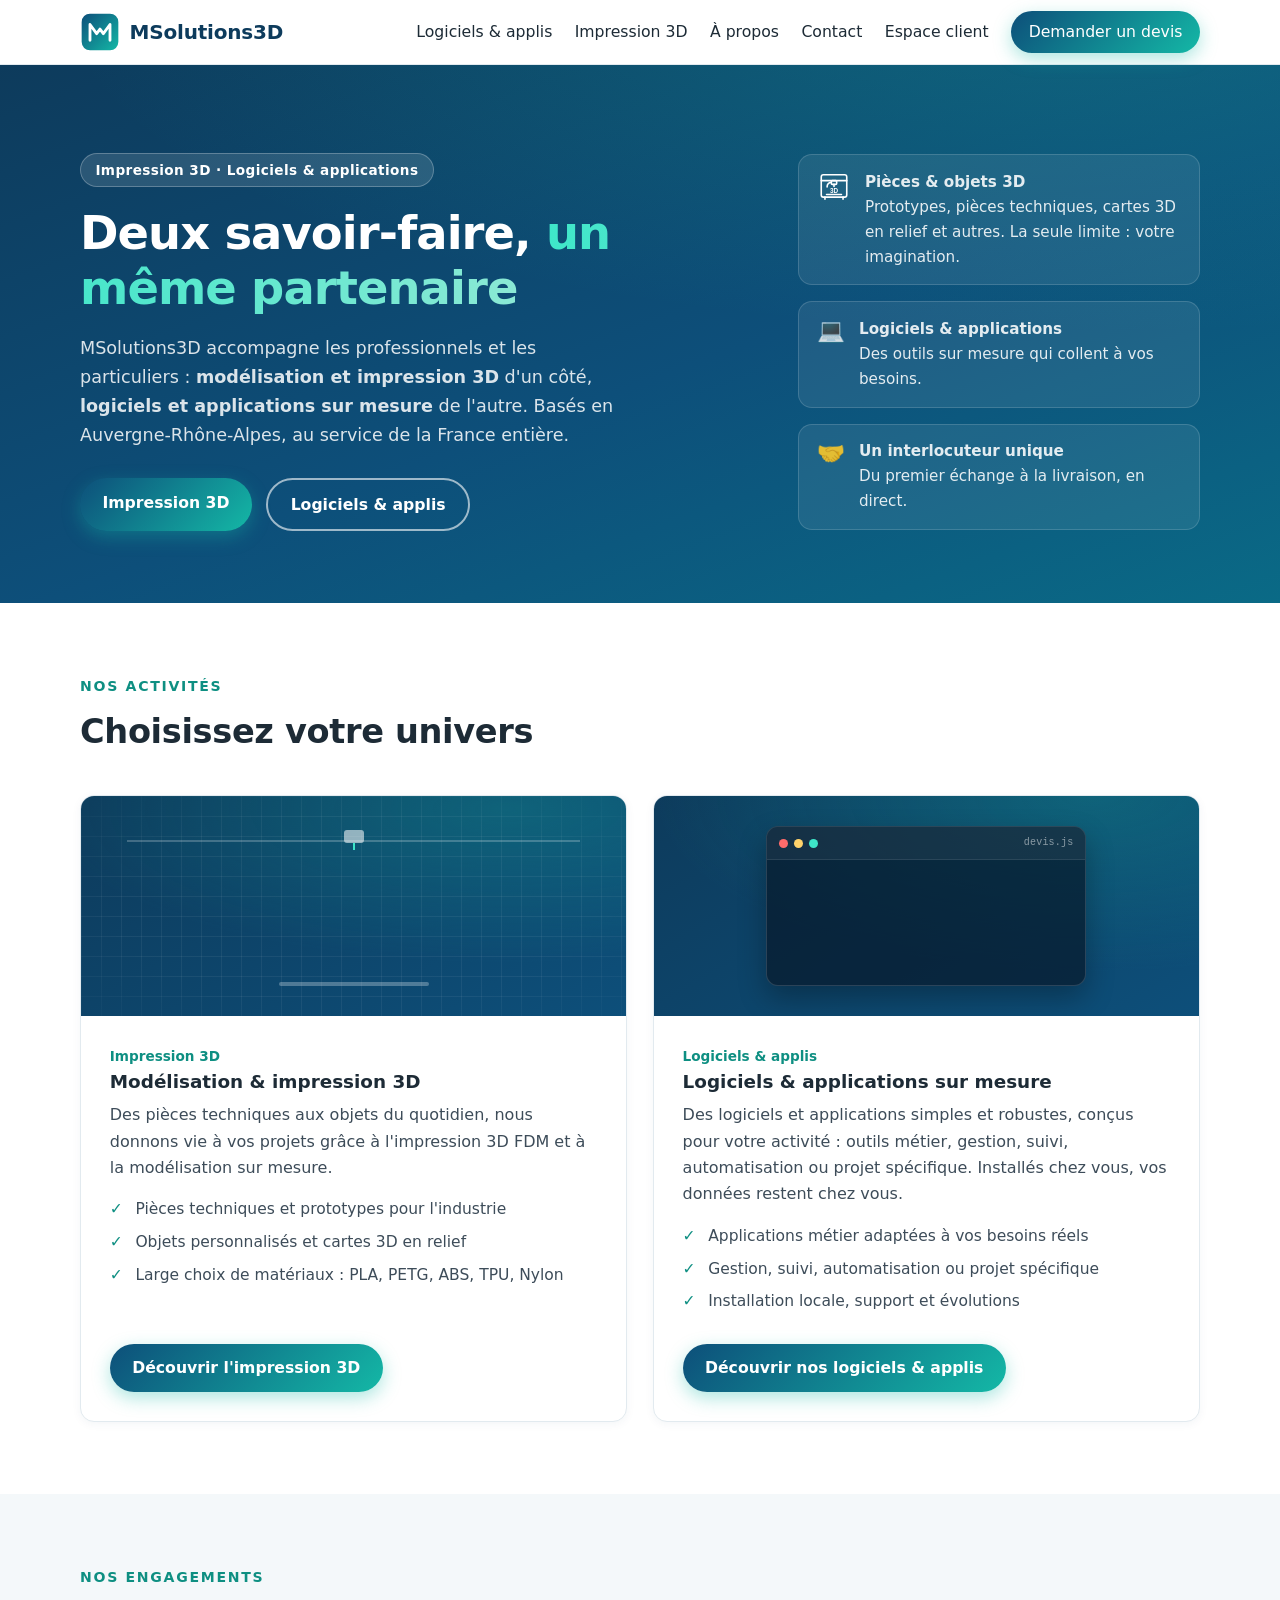
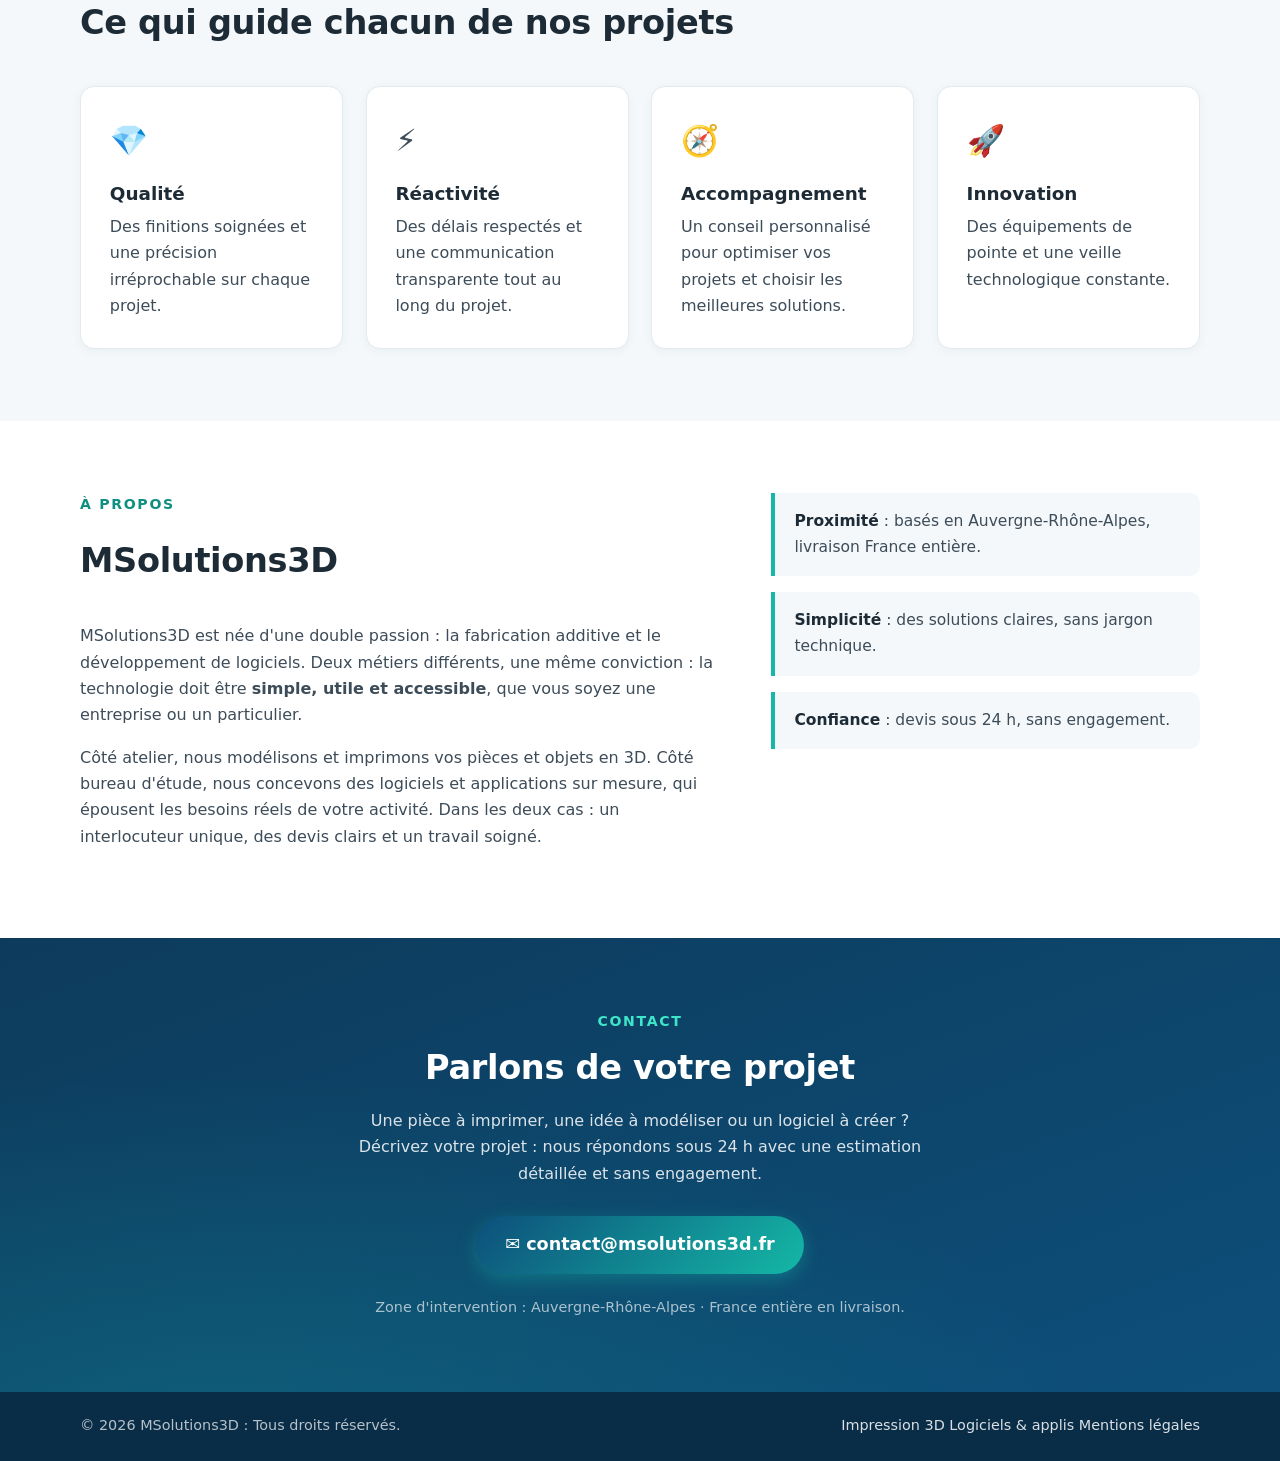
==== commit af2f5891: "Accueil : animations des cartes retravaillées - Impression 3D : rendu technique (grille type plan, 2" ====
--- a/index.html
+++ b/index.html
@@ -109,19 +109,16 @@
         <div class="cards-2col">
           <!-- Pôle impression 3D -->
           <article class="card pole-card reveal">
-            <div class="pole-img pole-anim anim-print" role="img" aria-label="Animation d'une impression 3D en cours de fabrication">
+            <div class="pole-img pole-anim anim-print" role="img" aria-label="Animation technique d'une impression 3D couche par couche">
+              <span class="bp-grid"></span>
               <span class="print-rail"></span>
               <span class="print-head"></span>
               <span class="print-plate"></span>
               <span class="print-stack"><span class="print-inner">
-                <i class="pl" style="width:82px"></i>
-                <i class="pl" style="width:72px"></i>
-                <i class="pl" style="width:60px"></i>
-                <i class="pl" style="width:48px"></i>
-                <i class="pl" style="width:56px"></i>
-                <i class="pl" style="width:64px"></i>
-                <i class="pl" style="width:52px"></i>
-                <i class="pl" style="width:40px"></i>
+                <i style="width:70px"></i><i style="width:67px"></i><i style="width:62px"></i><i style="width:55px"></i><i style="width:48px"></i>
+                <i style="width:42px"></i><i style="width:38px"></i><i style="width:36px"></i><i style="width:38px"></i><i style="width:44px"></i>
+                <i style="width:52px"></i><i style="width:58px"></i><i style="width:60px"></i><i style="width:58px"></i><i style="width:52px"></i>
+                <i style="width:45px"></i><i style="width:38px"></i><i style="width:32px"></i><i style="width:27px"></i><i style="width:22px"></i>
               </span></span>
             </div>
             <div class="pole-body">
@@ -144,18 +141,11 @@
 
           <!-- Pôle logiciels -->
           <article class="card pole-card reveal">
-            <div class="pole-img pole-anim anim-code" role="img" aria-label="Animation : une application dont le code s'écrit ligne par ligne">
-              <span class="code-window">
-                <span class="code-bar"><i></i><i></i><i></i></span>
-                <span class="code-body">
-                  <span class="code-line l1"></span>
-                  <span class="code-line l2"></span>
-                  <span class="code-line l3"></span>
-                  <span class="code-line l4"></span>
-                  <span class="code-line l5"></span>
-                  <span class="code-cursor"></span>
-                </span>
-              </span>
+            <div class="pole-img pole-anim anim-code" role="img" aria-label="Animation : le code d'une application qui s'écrit">
+              <div class="code-window">
+                <div class="code-bar"><i></i><i></i><i></i><em class="code-file">devis.js</em></div>
+                <pre class="code-body"><span class="cl" style="--d:.3s"><span class="c-kw">function</span> <span class="c-fn">devis</span>(pieces) {</span><span class="cl" style="--d:1.2s">  <span class="c-kw">return</span> pieces</span><span class="cl" style="--d:2.1s">    .<span class="c-fn">map</span>(p =&gt; p.<span class="c-pr">prix</span>)</span><span class="cl" style="--d:3s">    .<span class="c-fn">reduce</span>((a, b) =&gt; a + b);</span><span class="cl" style="--d:3.9s">}<span class="code-cur"></span></span></pre>
+              </div>
             </div>
             <div class="pole-body">
               <p class="card-tag">Logiciels &amp; applis</p>
--- a/css/style.css
+++ b/css/style.css
@@ -509,113 +509,129 @@
 /* ============ Animations des cartes pôles (accueil) ============ */
 .pole-anim { position: relative; overflow: hidden; }
 
-/* -- Impression 3D : un objet se construit couche par couche -- */
+/* -- Impression 3D : construction technique, couches fines -- */
 .anim-print {
   background:
-    radial-gradient(ellipse 85% 70% at 78% 6%, rgba(20, 184, 166, 0.30), transparent),
+    radial-gradient(ellipse 85% 70% at 78% 6%, rgba(20, 184, 166, 0.26), transparent),
     linear-gradient(150deg, var(--bleu-fonce), var(--bleu));
 }
+.anim-print .bp-grid {
+  position: absolute; inset: 0;
+  background-image:
+    linear-gradient(rgba(255, 255, 255, 0.06) 1px, transparent 1px),
+    linear-gradient(90deg, rgba(255, 255, 255, 0.06) 1px, transparent 1px);
+  background-size: 20px 20px;
+  -webkit-mask-image: radial-gradient(ellipse 80% 80% at 50% 52%, #000 55%, transparent);
+          mask-image: radial-gradient(ellipse 80% 80% at 50% 52%, #000 55%, transparent);
+}
 .anim-print .print-rail {
-  position: absolute; left: 42px; right: 42px; top: 48px; height: 3px;
-  background: rgba(255, 255, 255, 0.20); border-radius: 3px;
+  position: absolute; left: 46px; right: 46px; top: 44px; height: 2px;
+  background: rgba(255, 255, 255, 0.22);
 }
 .anim-print .print-head {
-  position: absolute; top: 40px; left: 50%; width: 30px; height: 18px; margin-left: -15px;
-  background: rgba(255, 255, 255, 0.62); border-radius: 4px;
-  animation: printHead 2.1s ease-in-out infinite;
+  position: absolute; top: 34px; left: 50%; width: 20px; height: 13px; margin-left: -10px;
+  background: rgba(255, 255, 255, 0.55); border-radius: 3px;
+  animation: printHead 2.2s ease-in-out infinite;
 }
 .anim-print .print-head::after {
-  content: ""; position: absolute; left: 50%; bottom: -8px; margin-left: -6px;
-  border-left: 6px solid transparent; border-right: 6px solid transparent;
-  border-top: 8px solid #3ee6c9;
+  content: ""; position: absolute; left: 50%; bottom: -7px; margin-left: -1px;
+  width: 2px; height: 7px; background: #3ee6c9;
 }
 .anim-print .print-plate {
-  position: absolute; bottom: 32px; left: 50%; width: 152px; height: 6px; margin-left: -76px;
-  background: rgba(255, 255, 255, 0.20); border-radius: 3px;
+  position: absolute; bottom: 30px; left: 50%; width: 150px; height: 4px; margin-left: -75px;
+  background: rgba(255, 255, 255, 0.28); border-radius: 2px;
 }
 .anim-print .print-stack {
-  position: absolute; bottom: 38px; left: 50%; width: 92px; margin-left: -46px;
+  position: absolute; bottom: 34px; left: 50%; width: 80px; margin-left: -40px;
   height: 0; overflow: hidden;
-  animation: printBuild 4.4s ease-in-out infinite;
+  animation: printBuild 4.6s ease-in-out infinite;
+}
+.anim-print .print-stack::after {
+  content: ""; position: absolute; top: 0; left: 0; right: 0; height: 2px;
+  background: #b9fbef; box-shadow: 0 0 8px 1px rgba(62, 230, 201, 0.7);
 }
 .anim-print .print-inner {
   position: absolute; left: 0; bottom: 0; width: 100%;
-  display: flex; flex-direction: column-reverse; align-items: center; gap: 2px;
-}
-.anim-print .pl {
-  height: 9px; border-radius: 2px;
-  background: linear-gradient(90deg, #8be9d5, #d7f2ec);
-  box-shadow: 0 0 6px rgba(62, 230, 201, 0.35);
+  display: flex; flex-direction: column-reverse; align-items: center; gap: 1.5px;
+}
+.anim-print .print-inner i {
+  height: 2px; border-radius: 1px;
+  background: rgba(139, 233, 213, 0.9);
 }
 @keyframes printHead {
-  0%, 100% { transform: translateX(-56px); }
-  50%      { transform: translateX(56px); }
+  0%, 100% { transform: translateX(-52px); }
+  50%      { transform: translateX(52px); }
 }
 @keyframes printBuild {
   0%   { height: 0; }
-  60%  { height: 92px; }
-  86%  { height: 92px; }
+  62%  { height: 70px; }
+  88%  { height: 70px; }
   100% { height: 0; }
 }
 
-/* -- Logiciels & applis : le code s'écrit ligne par ligne -- */
+/* -- Logiciels & applis : de vraies lignes de code qui s'écrivent -- */
 .anim-code {
   display: flex; align-items: center; justify-content: center;
   background:
-    radial-gradient(ellipse 80% 80% at 80% 0%, rgba(20, 184, 166, 0.30), transparent),
+    radial-gradient(ellipse 80% 80% at 80% 0%, rgba(20, 184, 166, 0.26), transparent),
     linear-gradient(150deg, var(--bleu-fonce), var(--bleu));
 }
 .anim-code .code-window {
-  width: 78%; max-width: 300px; height: 150px;
-  background: rgba(9, 32, 52, 0.55);
+  width: 82%; max-width: 320px; height: 160px;
+  background: rgba(8, 26, 44, 0.72);
   border: 1px solid rgba(255, 255, 255, 0.14);
-  border-radius: 12px; box-shadow: 0 12px 28px rgba(0, 0, 0, 0.25);
+  border-radius: 12px; box-shadow: 0 12px 28px rgba(0, 0, 0, 0.28);
   display: flex; flex-direction: column; overflow: hidden;
 }
 .anim-code .code-bar {
   display: flex; gap: 6px; align-items: center;
-  padding: 9px 12px; background: rgba(255, 255, 255, 0.06);
-  border-bottom: 1px solid rgba(255, 255, 255, 0.10);
+  padding: 8px 12px; background: rgba(255, 255, 255, 0.05);
+  border-bottom: 1px solid rgba(255, 255, 255, 0.09);
 }
 .anim-code .code-bar i { width: 9px; height: 9px; border-radius: 50%; background: rgba(255, 255, 255, 0.4); }
 .anim-code .code-bar i:nth-child(1) { background: #ff6b6b; }
 .anim-code .code-bar i:nth-child(2) { background: #ffd36b; }
 .anim-code .code-bar i:nth-child(3) { background: #3ee6c9; }
+.anim-code .code-file {
+  margin-left: auto; font-style: normal; font-size: 10px; letter-spacing: 0.02em;
+  color: rgba(255, 255, 255, 0.5);
+  font-family: "Consolas", "SFMono-Regular", Menlo, monospace;
+}
 .anim-code .code-body {
-  position: relative; flex: 1; padding: 15px 14px;
-  display: flex; flex-direction: column; gap: 10px;
-}
-.anim-code .code-line {
-  height: 8px; border-radius: 3px;
-  transform: scaleX(0); transform-origin: left center;
-  animation: codeType 5.2s ease infinite;
-}
-.anim-code .l1 { width: 58%; background: #8be9d5; animation-delay: 0.2s; }
-.anim-code .l2 { width: 82%; background: rgba(255, 255, 255, 0.55); margin-left: 16px; animation-delay: 1.0s; }
-.anim-code .l3 { width: 46%; background: rgba(255, 255, 255, 0.55); margin-left: 16px; animation-delay: 1.8s; }
-.anim-code .l4 { width: 70%; background: #8be9d5; animation-delay: 2.6s; }
-.anim-code .l5 { width: 40%; background: rgba(255, 255, 255, 0.55); animation-delay: 3.4s; }
-.anim-code .code-cursor {
-  position: absolute; left: 14px; bottom: 15px; width: 7px; height: 12px;
-  background: #3ee6c9; border-radius: 1px;
+  margin: 0; flex: 1; padding: 12px 14px;
+  font-family: "Consolas", "SFMono-Regular", Menlo, monospace;
+  font-size: 11.5px; line-height: 1.62; color: #c9dcec;
+  white-space: pre; overflow: hidden;
+}
+.anim-code .cl {
+  display: block; width: -moz-fit-content; width: fit-content;
+  clip-path: inset(0 100% 0 0);
+  animation: codeType 6s ease infinite;
+  animation-delay: var(--d, 0s);
+}
+.anim-code .c-kw { color: #5ad1bd; }
+.anim-code .c-fn { color: #7fb0ff; }
+.anim-code .c-pr { color: #e6b980; }
+.anim-code .code-cur {
+  display: inline-block; width: 6px; height: 13px; vertical-align: -2px;
+  background: #3ee6c9; margin-left: 1px;
   animation: codeBlink 1.05s steps(1, end) infinite;
 }
 @keyframes codeType {
-  0%   { transform: scaleX(0); }
-  9%   { transform: scaleX(1); }
-  86%  { transform: scaleX(1); }
-  94%  { transform: scaleX(0); }
-  100% { transform: scaleX(0); }
+  0%   { clip-path: inset(0 100% 0 0); }
+  10%  { clip-path: inset(0 0 0 0); }
+  90%  { clip-path: inset(0 0 0 0); }
+  100% { clip-path: inset(0 100% 0 0); }
 }
 @keyframes codeBlink { 0%, 50% { opacity: 1; } 50.01%, 100% { opacity: 0; } }
 
 /* Respect de la préférence système « animations réduites » (accessibilité) */
 @media (prefers-reduced-motion: reduce) {
   .anim-print .print-head, .anim-print .print-stack,
-  .anim-code .code-line, .anim-code .code-cursor { animation: none; }
-  .anim-print .print-stack { height: 92px; }
-  .anim-code .code-line { transform: scaleX(1); }
-  .anim-code .code-cursor { opacity: 1; }
+  .anim-code .cl, .anim-code .code-cur { animation: none; }
+  .anim-print .print-stack { height: 70px; }
+  .anim-code .cl { clip-path: none; }
+  .anim-code .code-cur { opacity: 1; }
 }
 
 /* ============ Grille 4 colonnes (engagements) ============ */
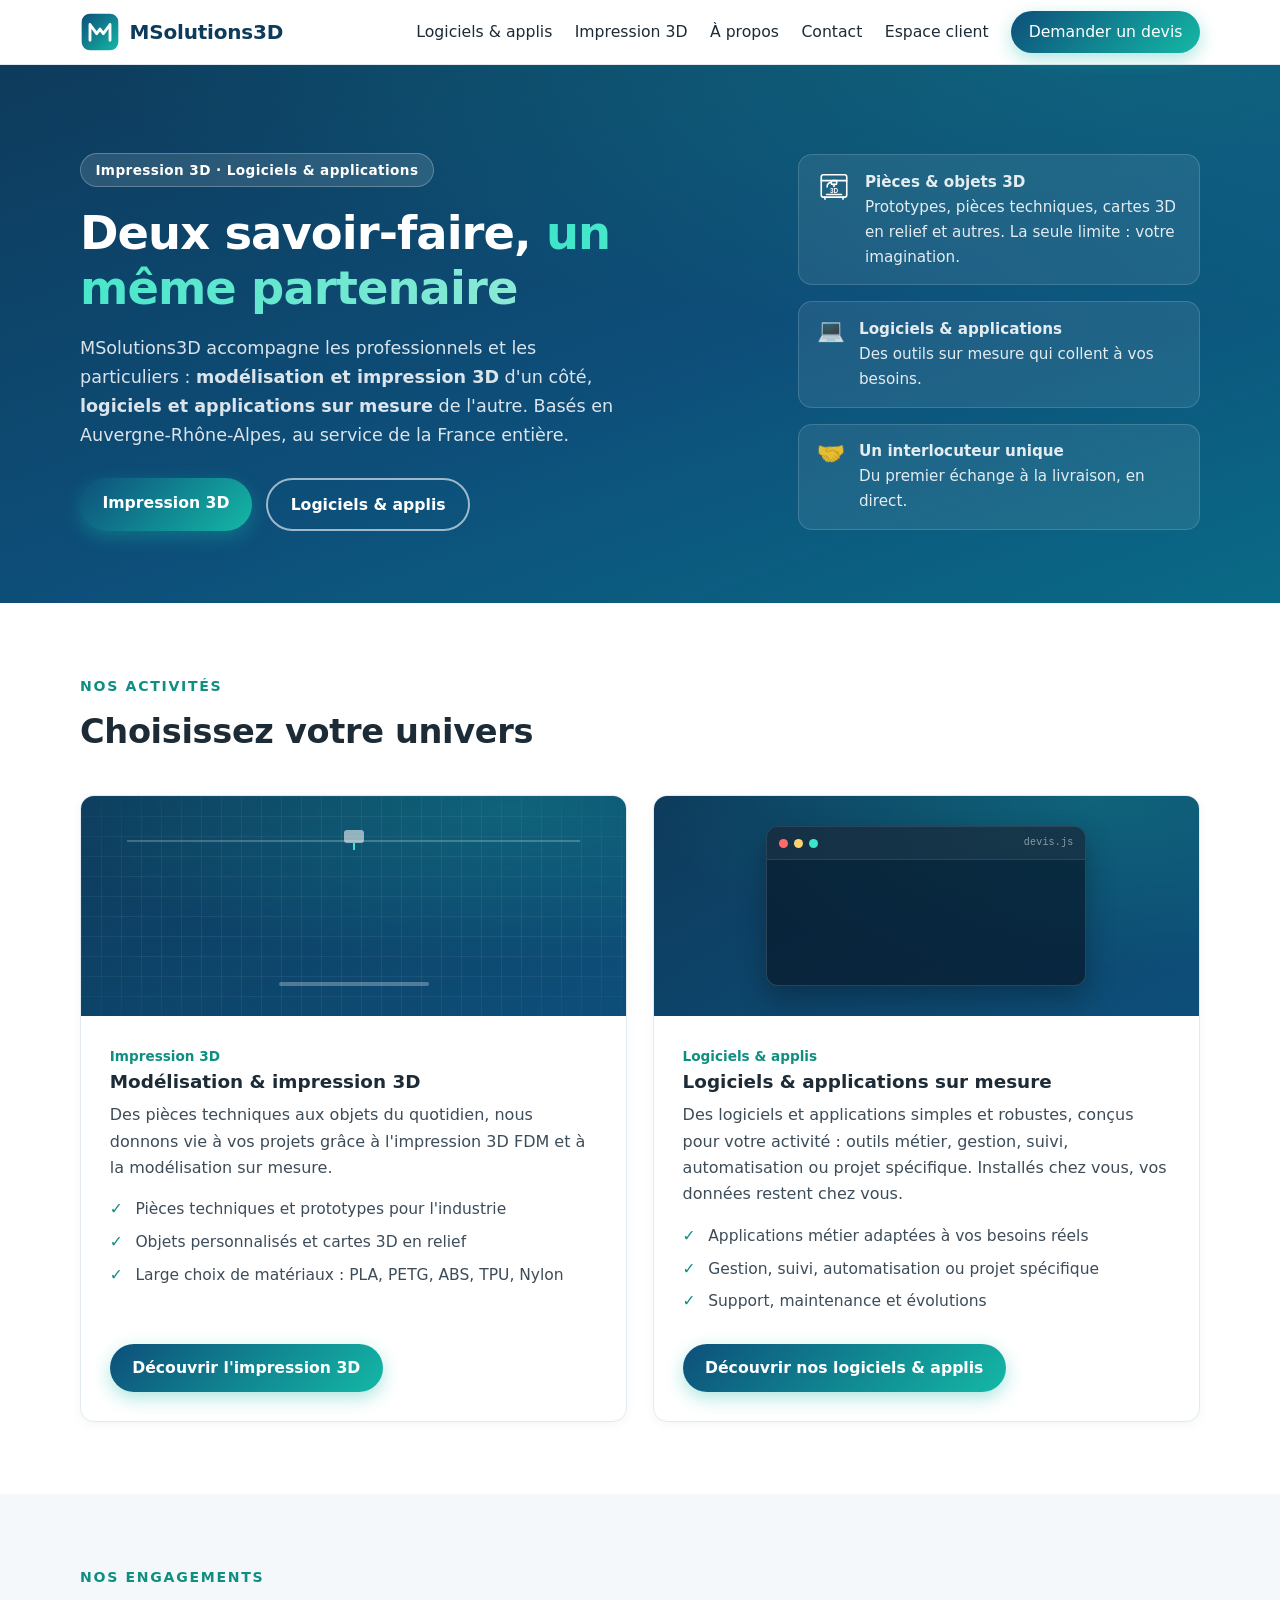
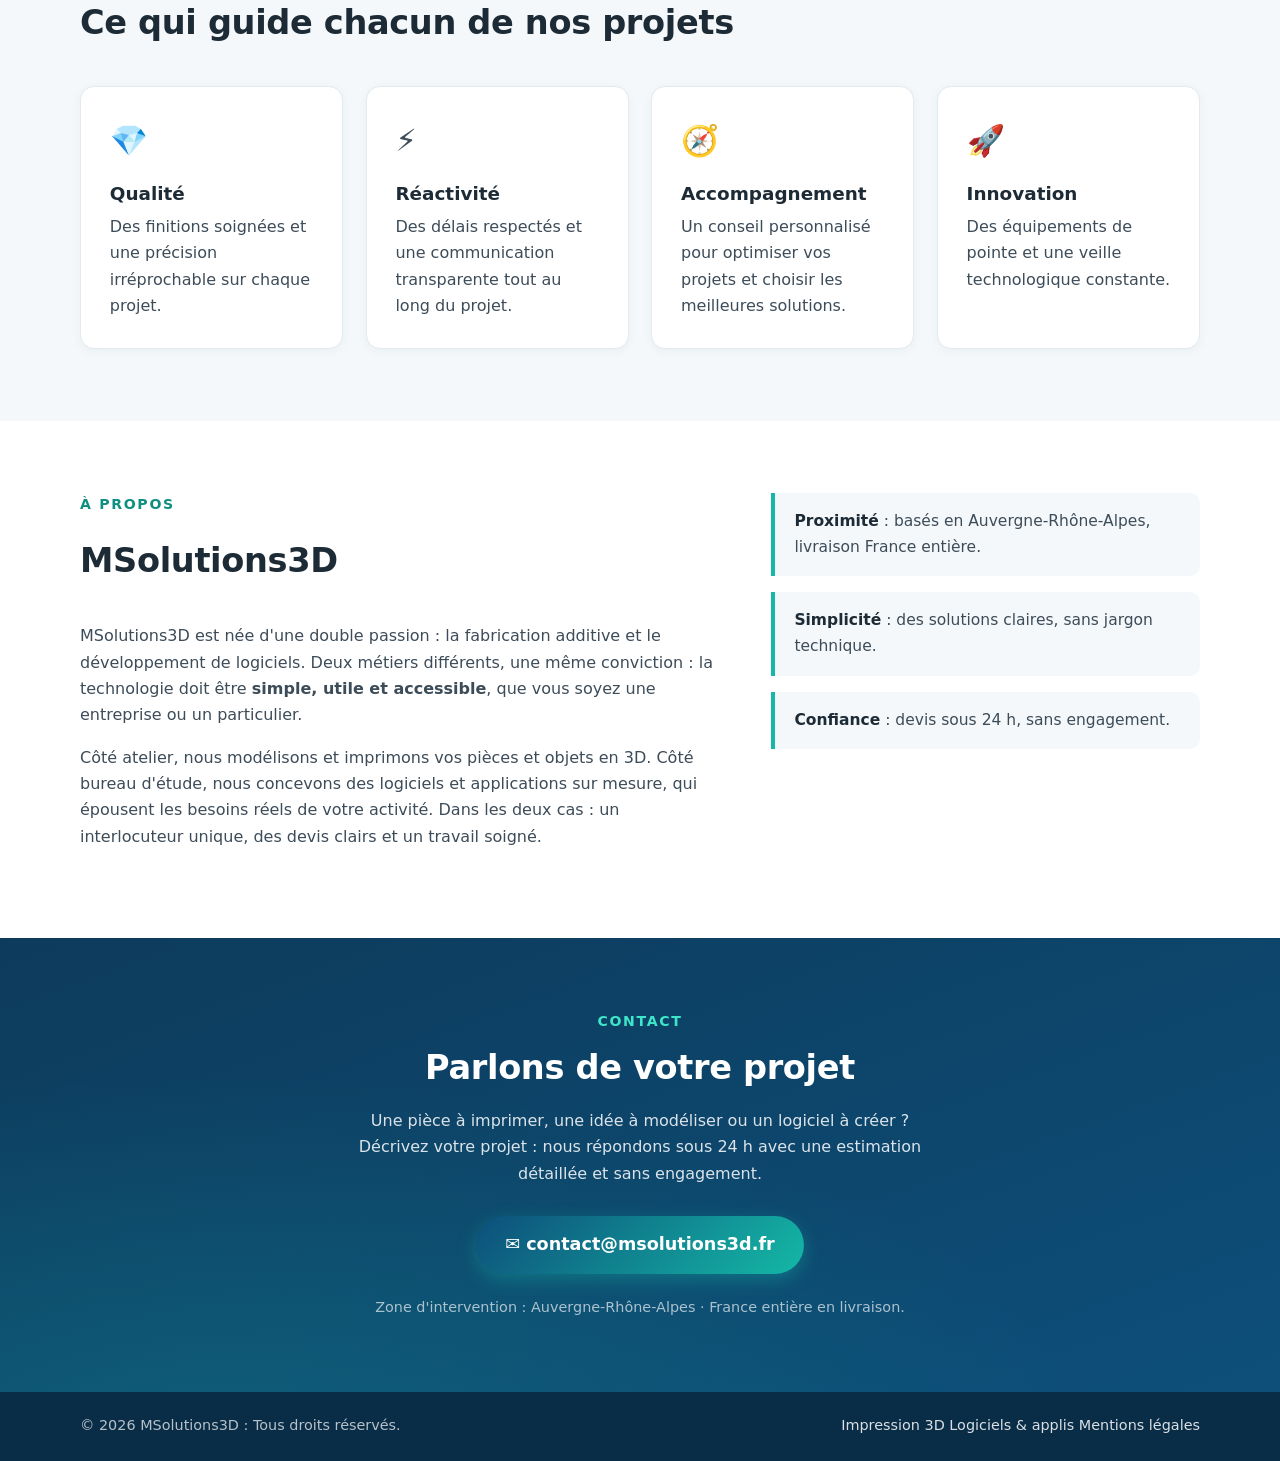
==== commit 53d352c8: "Accueil : texte « Installation locale... » -> « Support, maintenance et évolutions » Le mode de dépl" ====
--- a/index.html
+++ b/index.html
@@ -158,7 +158,7 @@
               <ul class="feature-list">
                 <li>Applications métier adaptées à vos besoins réels</li>
                 <li>Gestion, suivi, automatisation ou projet spécifique</li>
-                <li>Installation locale, support et évolutions</li>
+                <li>Support, maintenance et évolutions</li>
               </ul>
               <div class="card-actions">
                 <a href="logiciels.html" class="btn btn-primary">Découvrir nos logiciels &amp; applis</a>
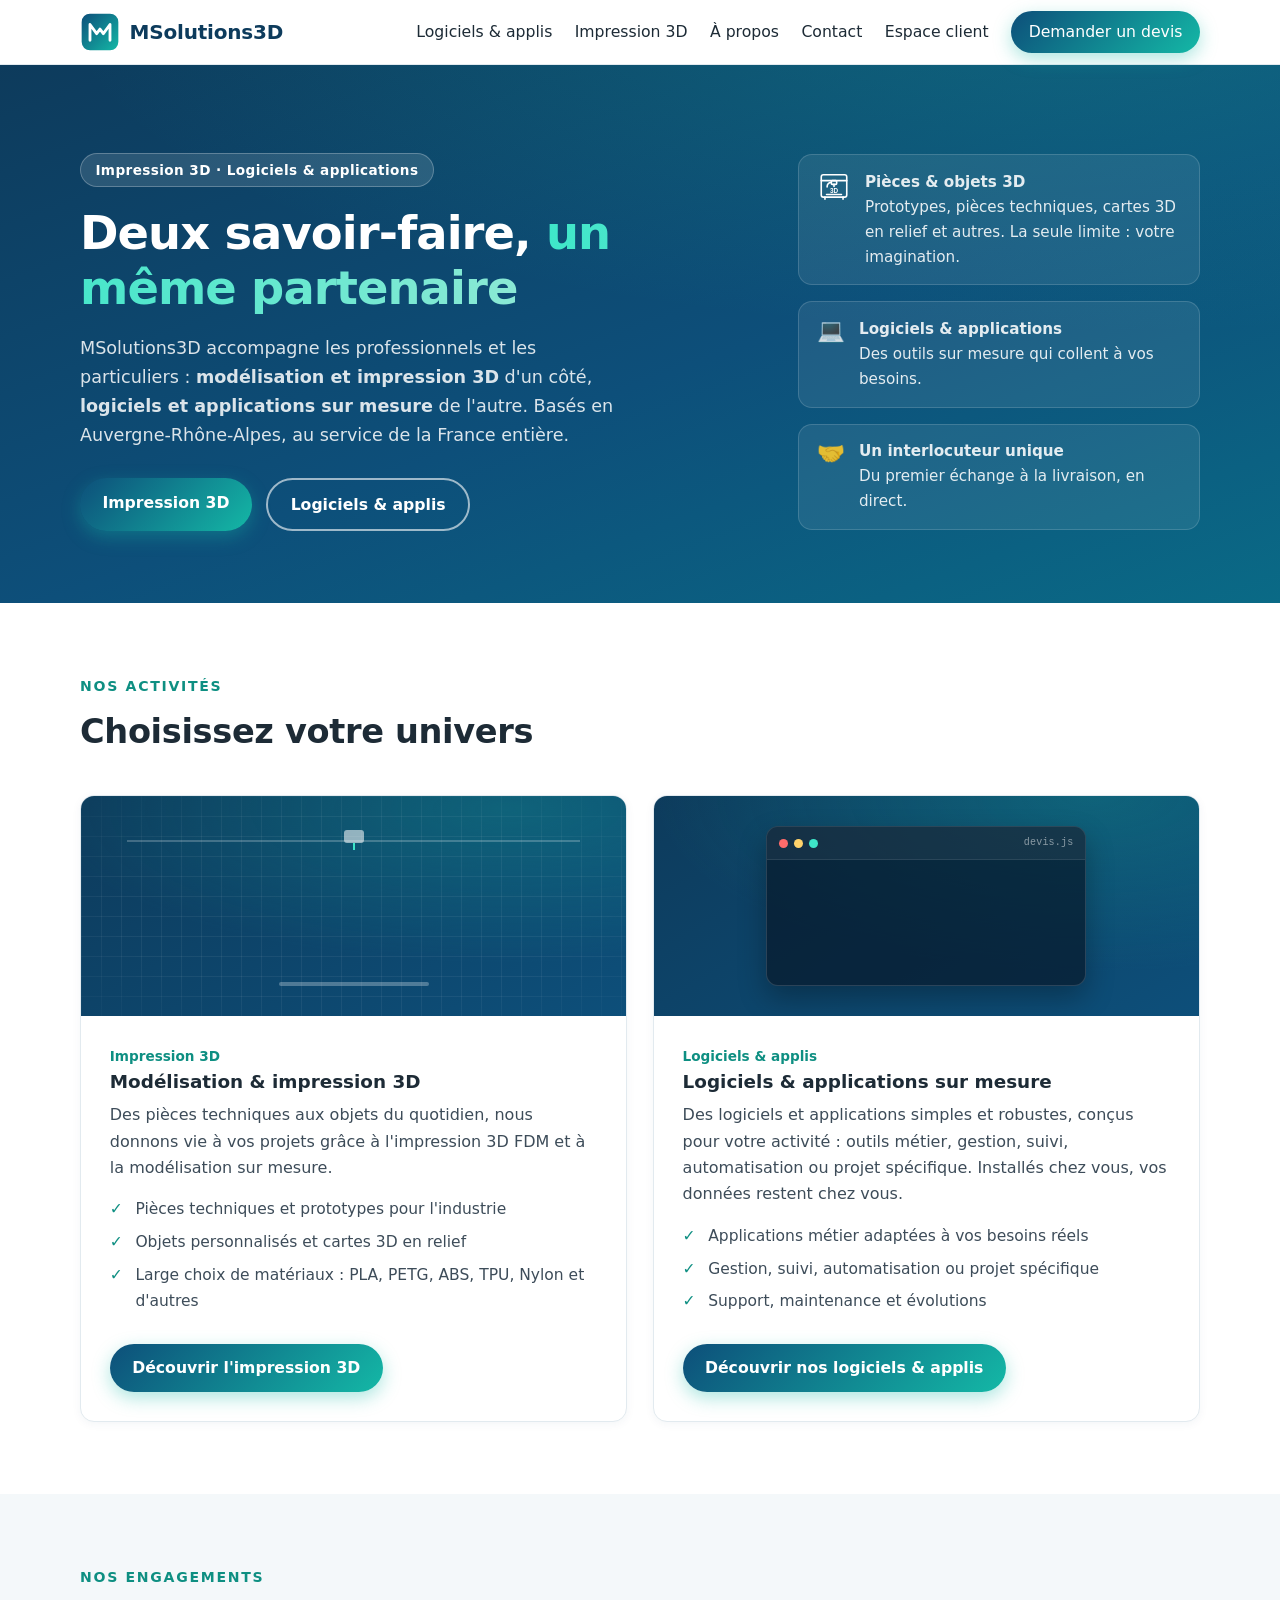
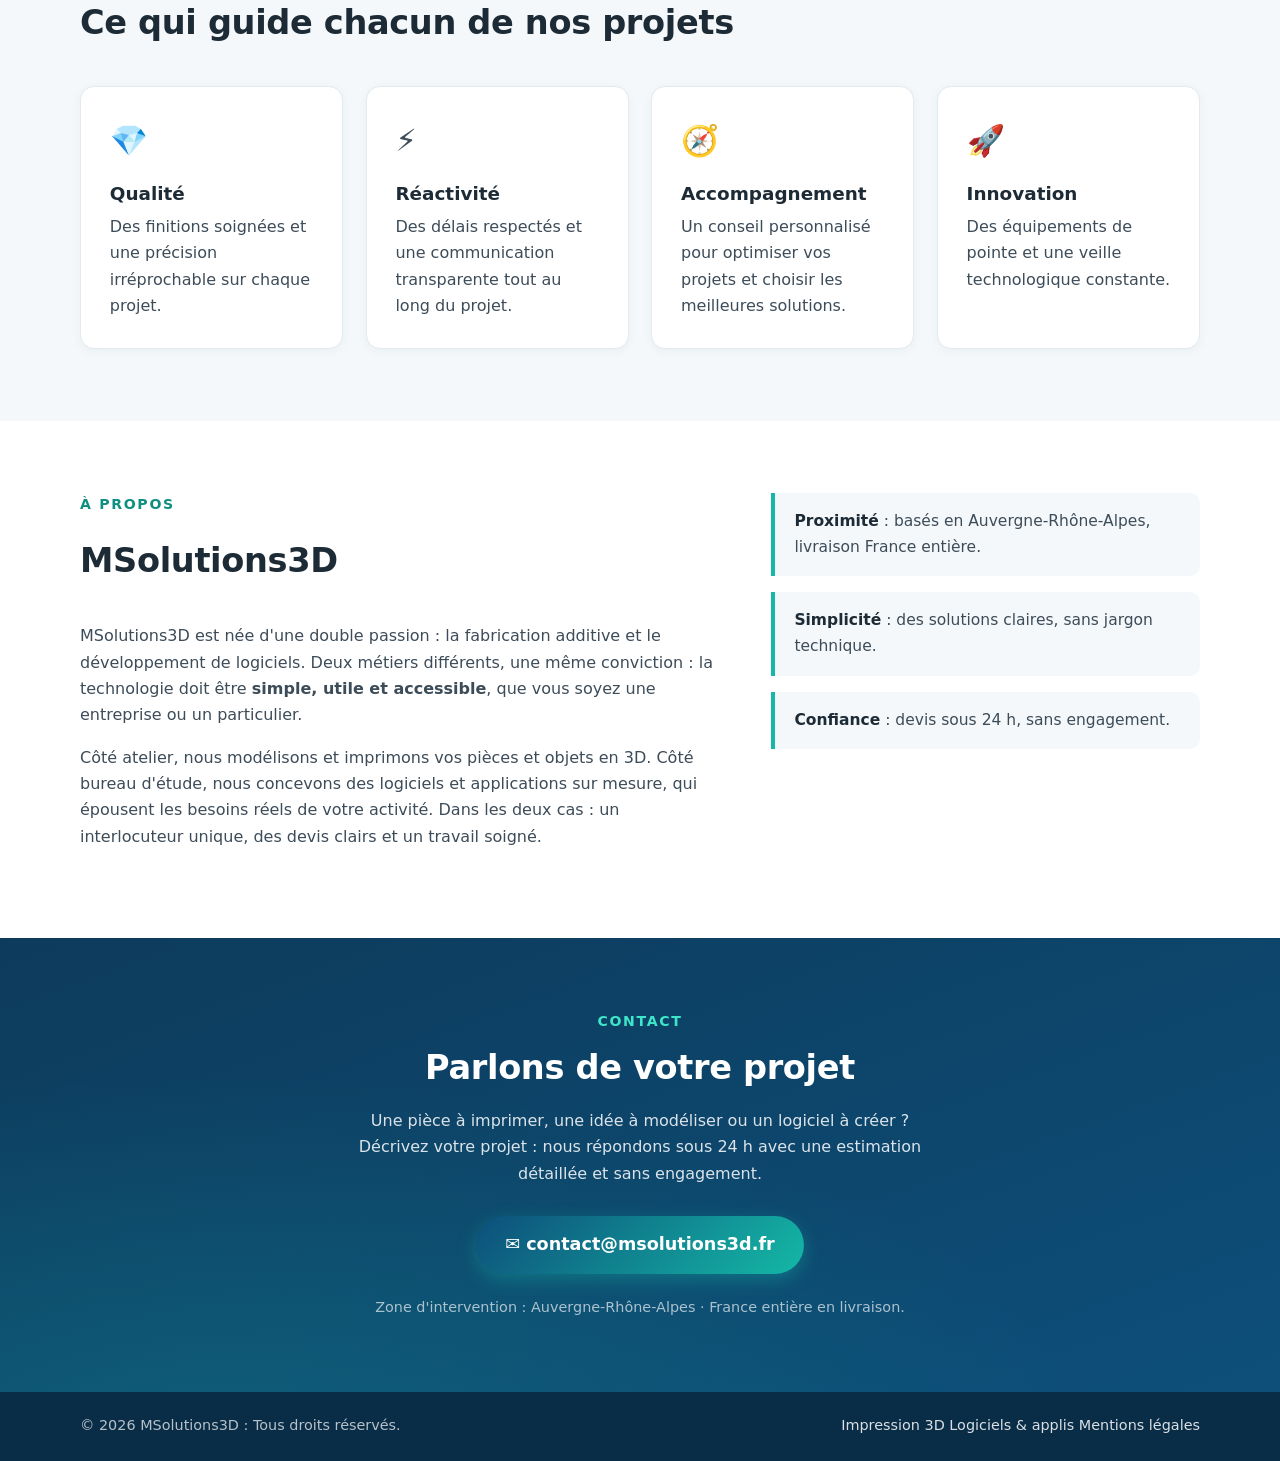
==== commit 99d3b27e: "Accueil : liste des matériaux 3D complétée par « et d'autres » Co-Authored-By: Claude Opus 4.8 <nore" ====
--- a/index.html
+++ b/index.html
@@ -131,7 +131,7 @@
               <ul class="feature-list">
                 <li>Pièces techniques et prototypes pour l'industrie</li>
                 <li>Objets personnalisés et cartes 3D en relief</li>
-                <li>Large choix de matériaux&nbsp;: PLA, PETG, ABS, TPU, Nylon</li>
+                <li>Large choix de matériaux&nbsp;: PLA, PETG, ABS, TPU, Nylon et d'autres</li>
               </ul>
               <div class="card-actions">
                 <a href="impression-3d.html" class="btn btn-primary">Découvrir l'impression 3D</a>
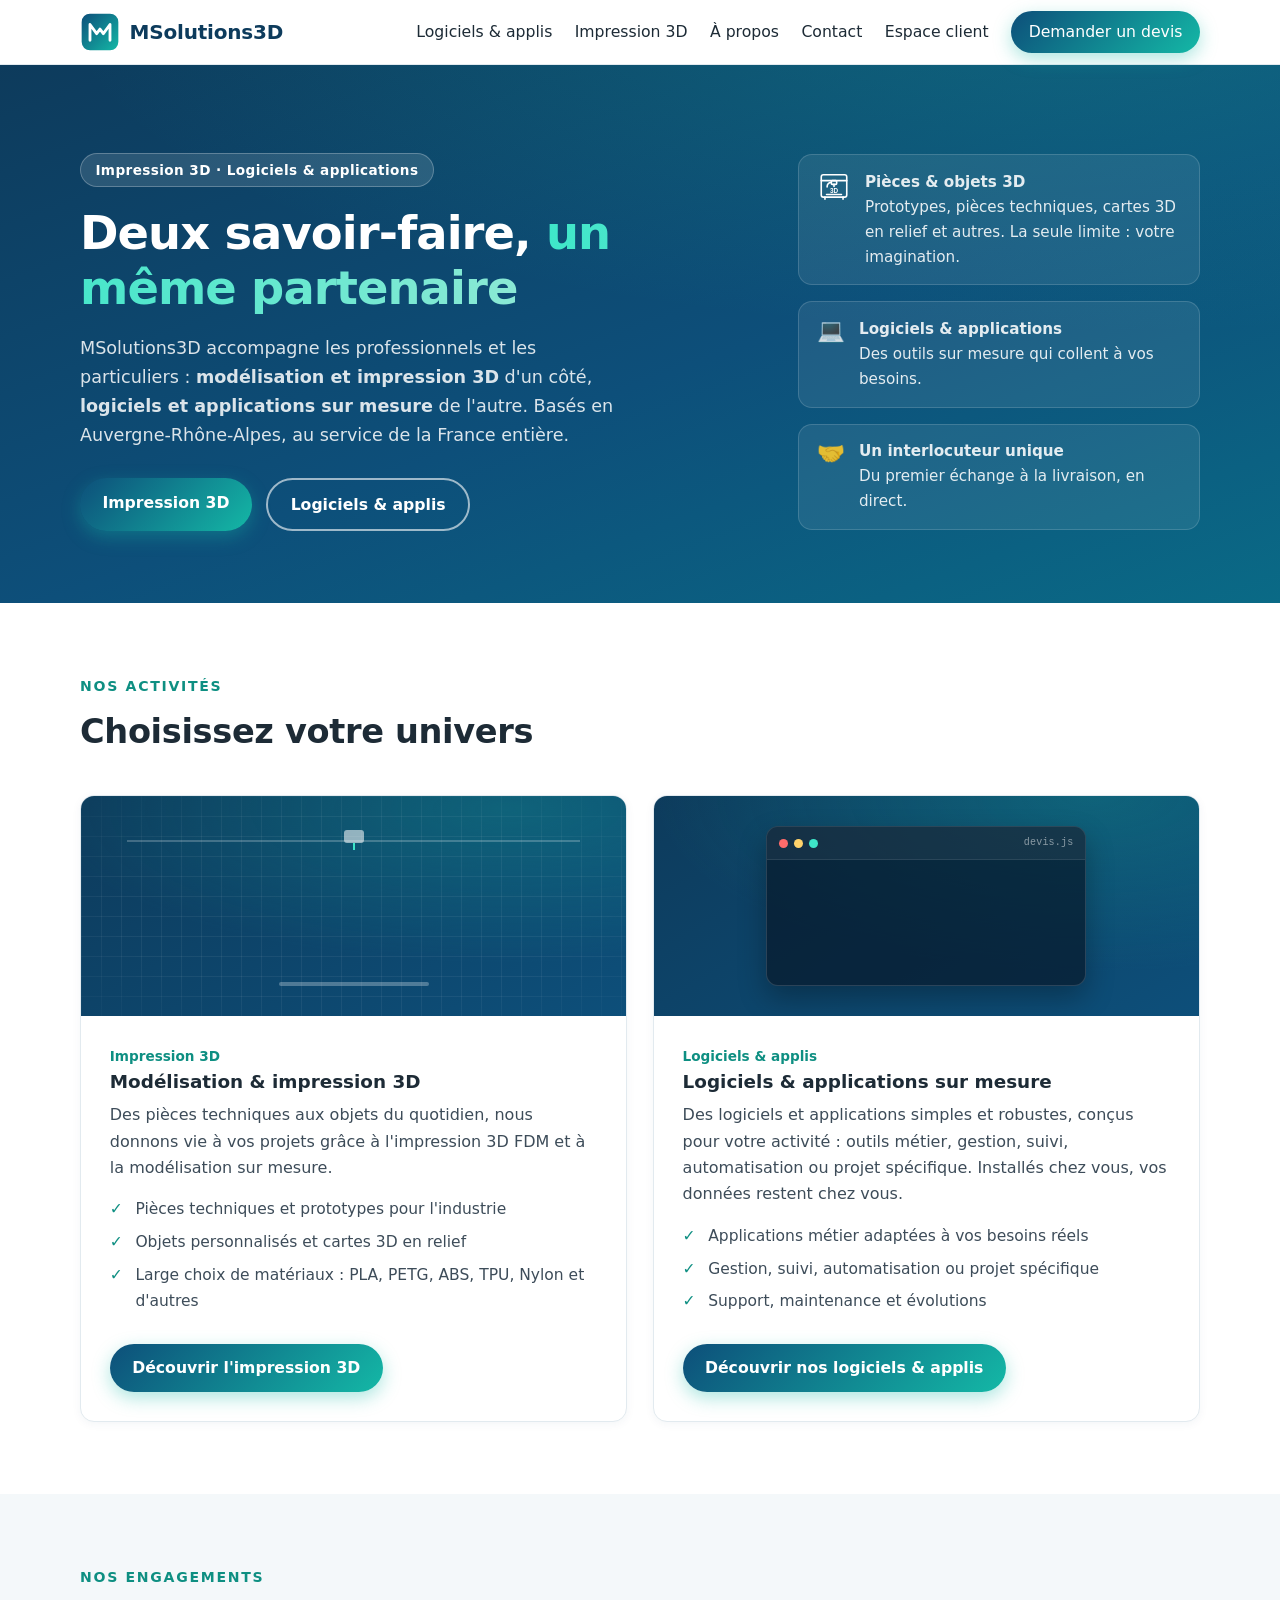
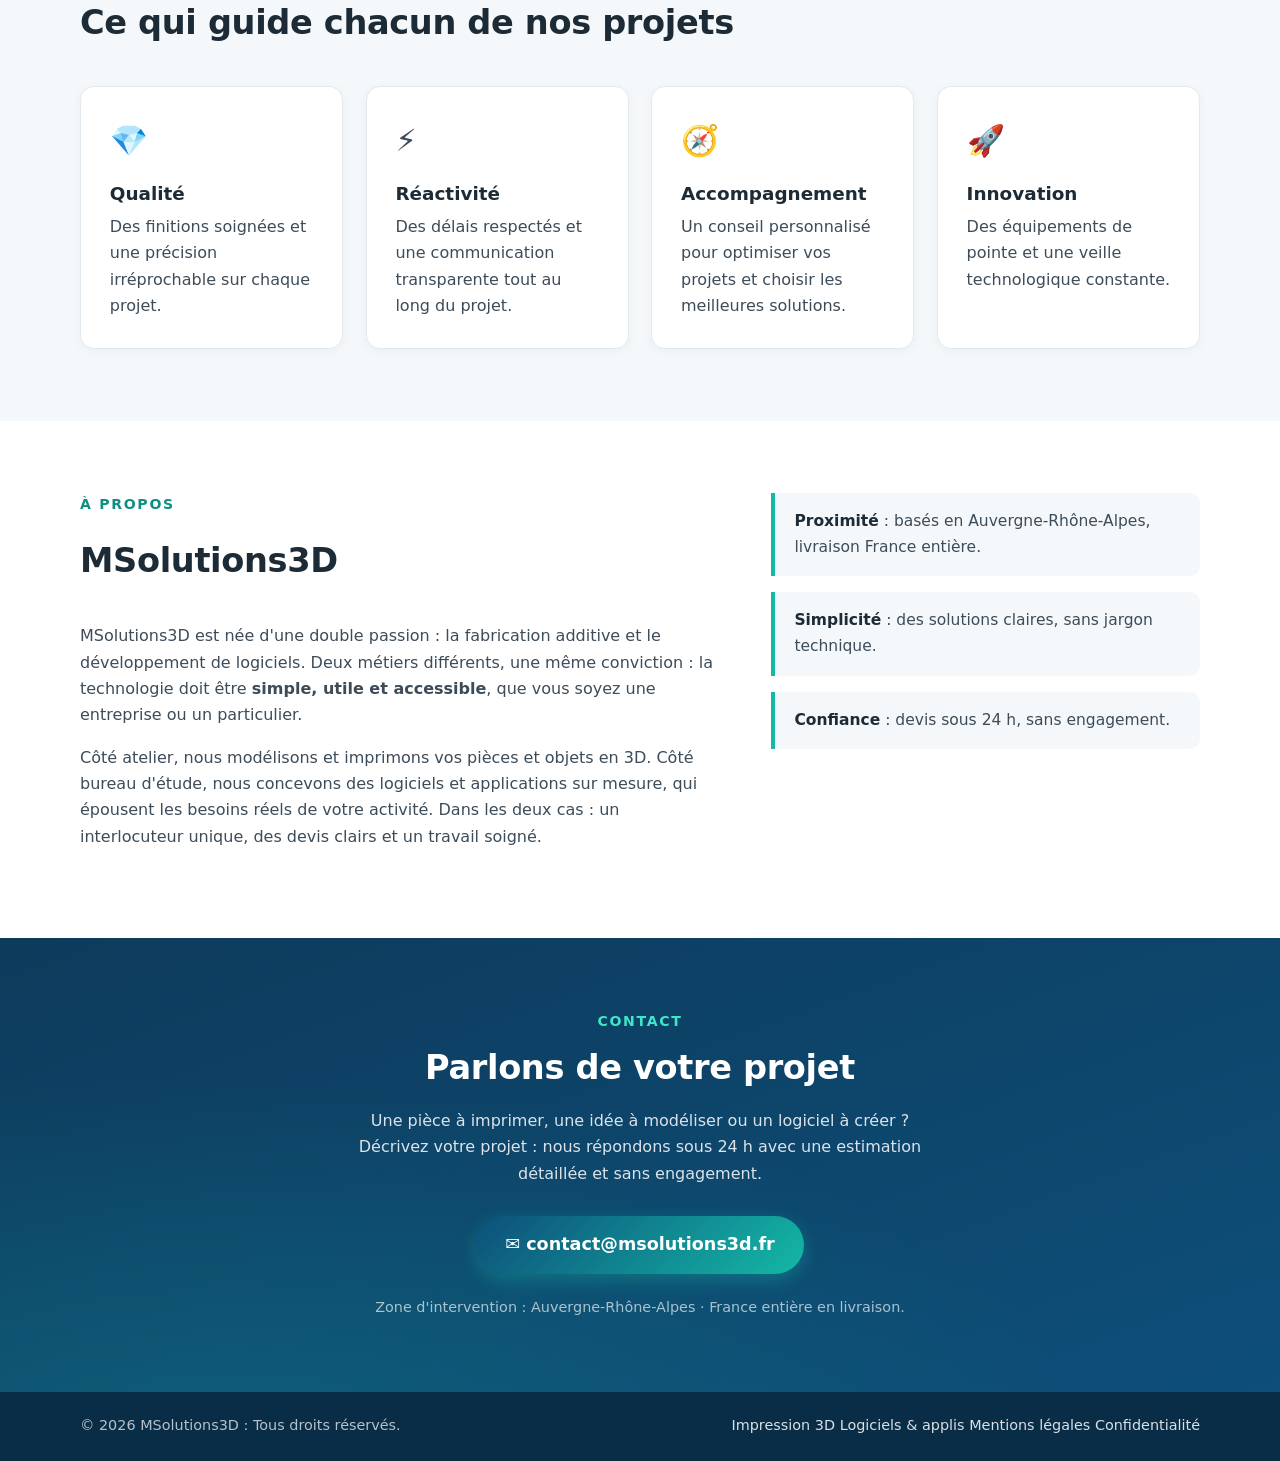
==== commit 5523402e: "Ajout d'une page Politique de confidentialité (RGPD) + liens pieds de page Page dédiée : responsable" ====
--- a/index.html
+++ b/index.html
@@ -254,6 +254,7 @@
         <a href="impression-3d.html">Impression 3D</a>
         <a href="logiciels.html">Logiciels &amp; applis</a>
         <a href="mentions-legales.html">Mentions légales</a>
+        <a href="politique-confidentialite.html">Confidentialité</a>
       </nav>
     </div>
   </footer>
